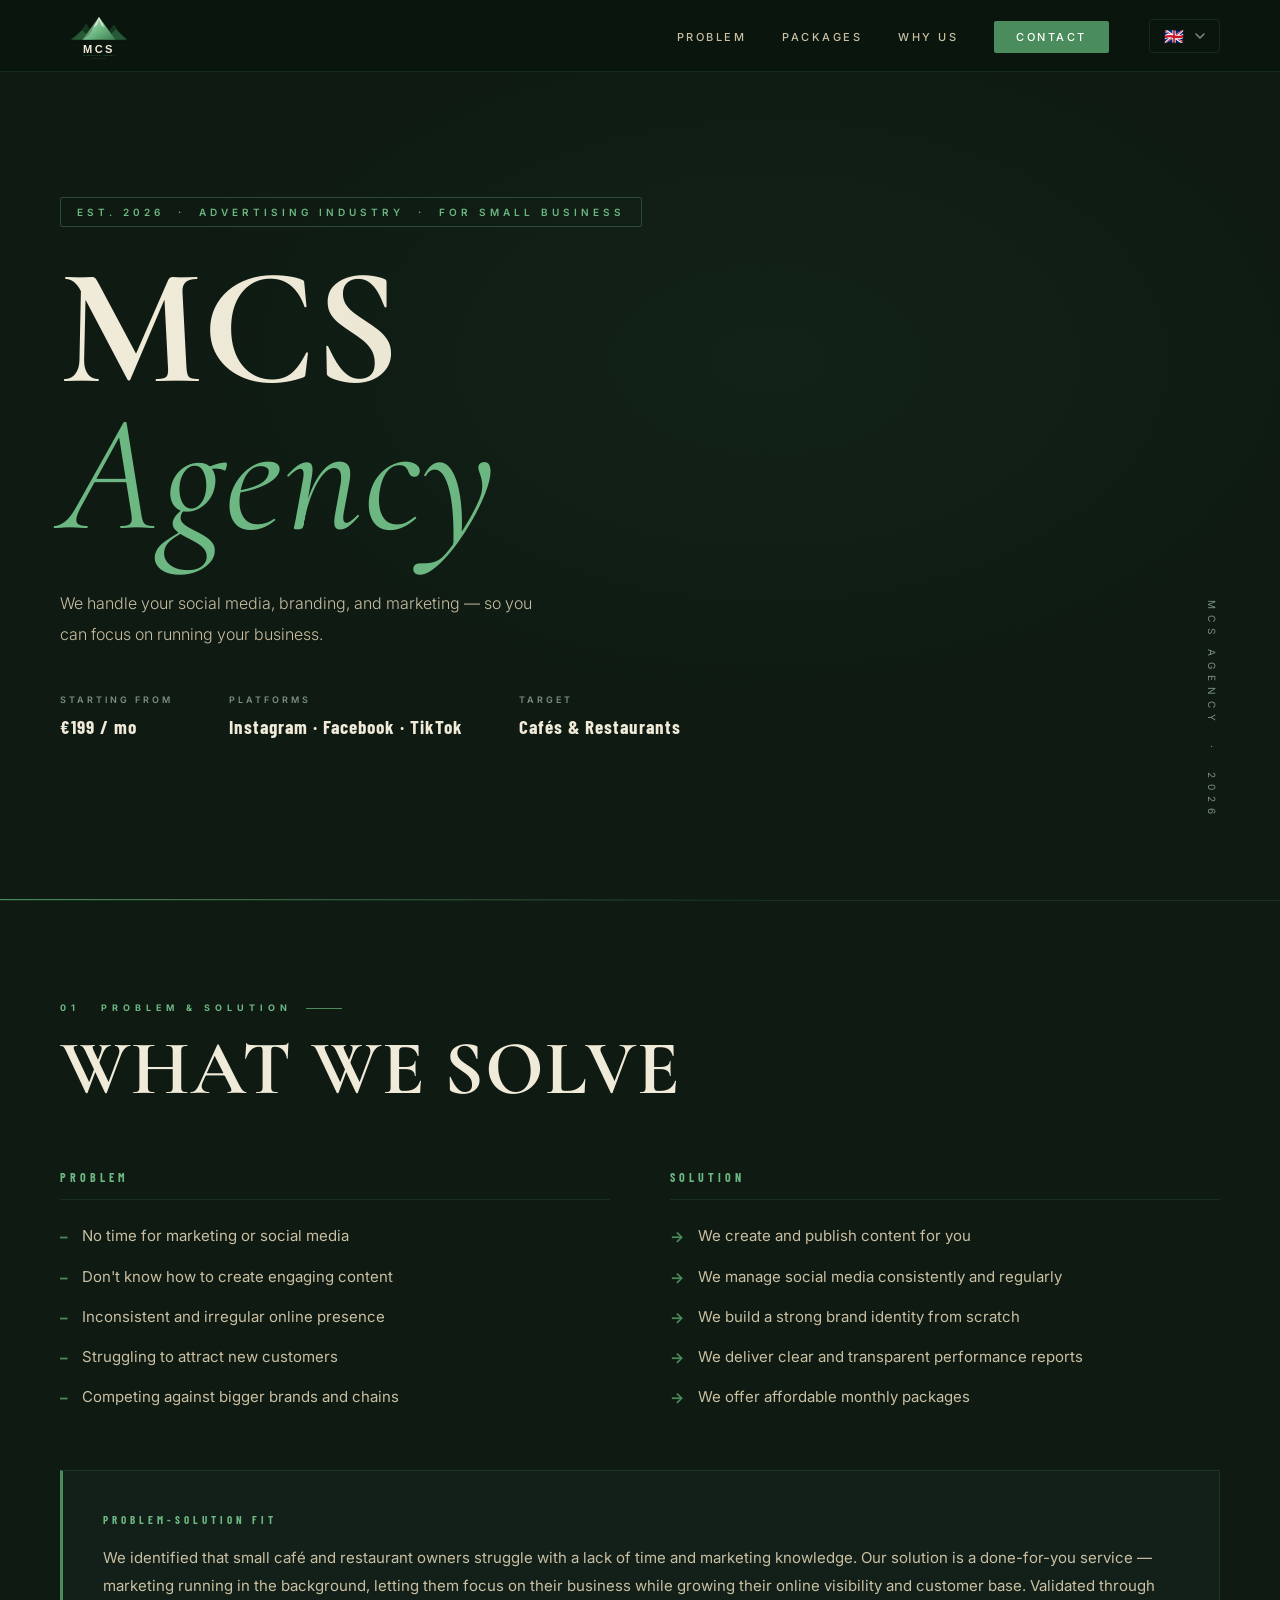
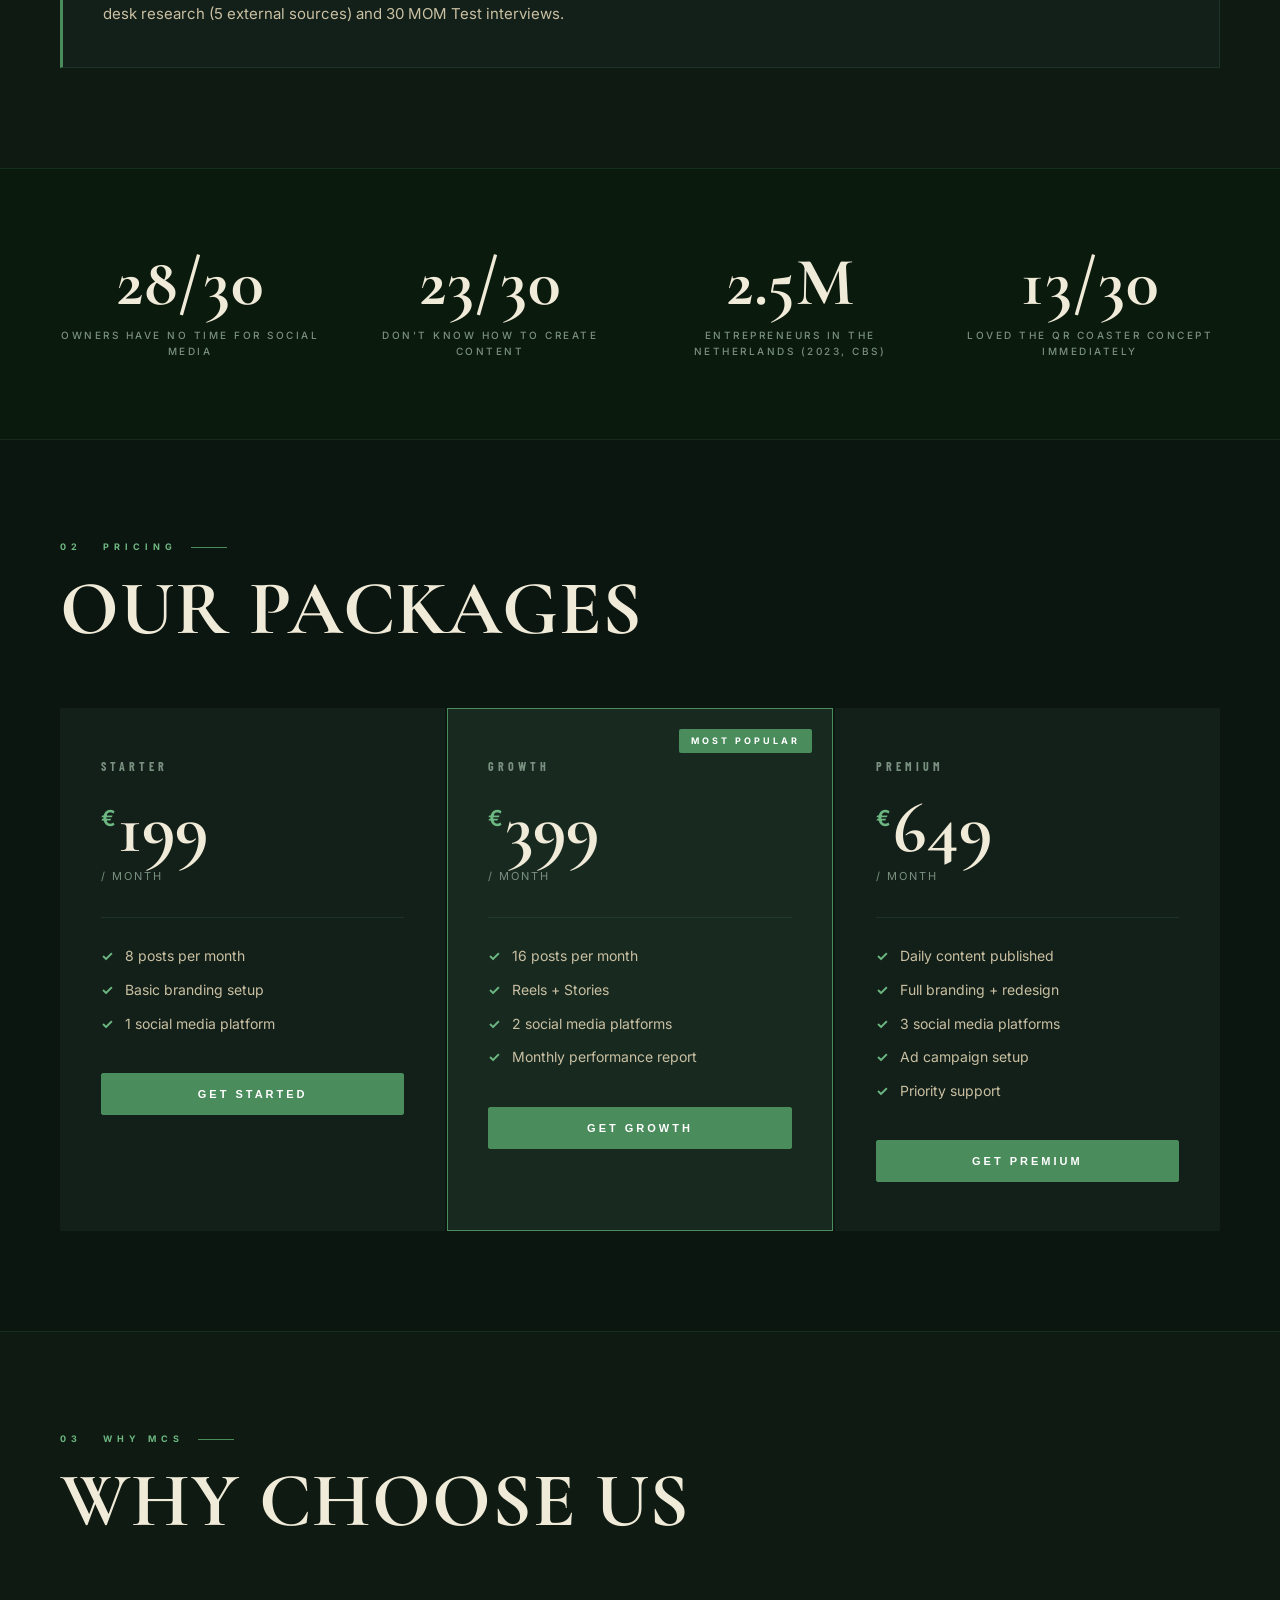
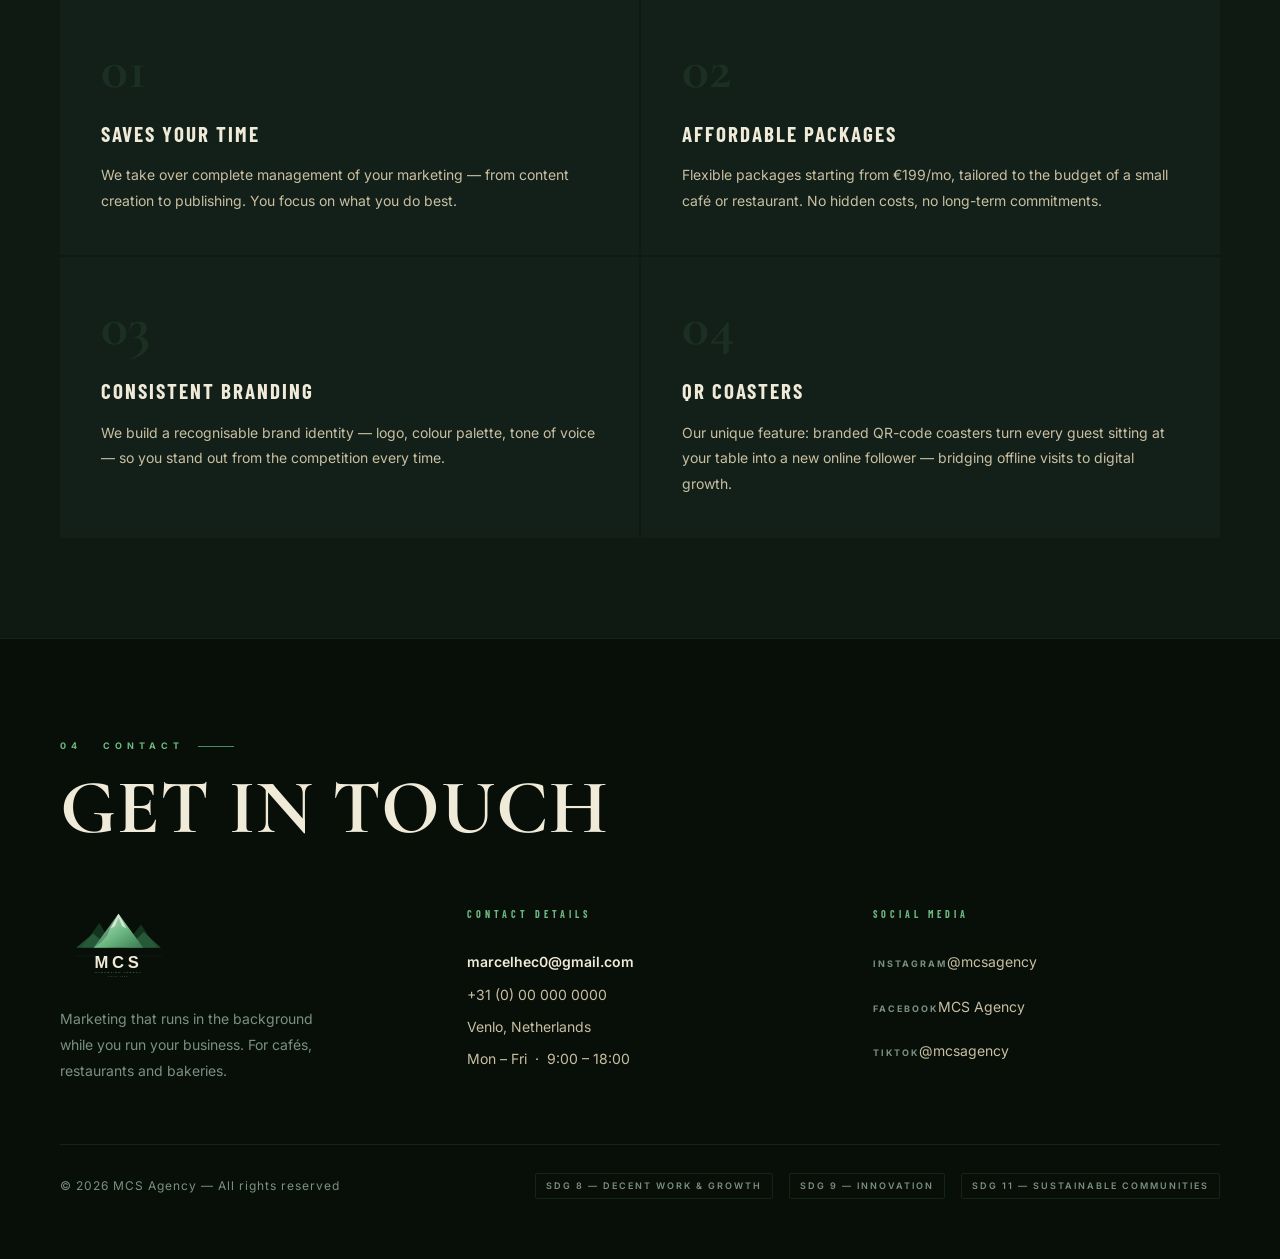
==== index.html @ 19f18f0d "Rename index (3).html to index.html" ====
<!DOCTYPE html>
<html lang="en">
<head>
  <meta charset="UTF-8" />
  <meta name="viewport" content="width=device-width, initial-scale=1.0" />
  <title>MCS Agency — Marketing That Runs While You Work</title>
  <link rel="stylesheet" href="styles.css" />
  <style>
    /* ===== MODAL ===== */
    .modal-overlay {
      position: fixed;
      inset: 0;
      background: rgba(6,14,8,0.85);
      backdrop-filter: blur(6px);
      z-index: 500;
      display: flex;
      align-items: center;
      justify-content: center;
      opacity: 0;
      pointer-events: none;
      transition: opacity 0.3s ease;
    }
    .modal-overlay.open {
      opacity: 1;
      pointer-events: all;
    }
    .modal {
      background: #132019;
      border: 1px solid rgba(74,140,92,0.3);
      border-top: 3px solid #4a8c5c;
      width: 100%;
      max-width: 520px;
      margin: 24px;
      padding: 48px;
      border-radius: 4px;
      position: relative;
      transform: translateY(20px) scale(0.97);
      transition: transform 0.3s ease;
    }
    .modal-overlay.open .modal {
      transform: translateY(0) scale(1);
    }
    .modal-close {
      position: absolute;
      top: 16px; right: 20px;
      background: none;
      border: none;
      color: #7a9080;
      font-size: 22px;
      cursor: pointer;
      line-height: 1;
      transition: color 0.2s;
    }
    .modal-close:hover { color: #f0ead8; }
    .modal-pkg-badge {
      display: inline-block;
      font-size: 9px;
      letter-spacing: 3px;
      text-transform: uppercase;
      font-weight: 700;
      color: #6db882;
      border: 1px solid rgba(74,140,92,0.4);
      padding: 4px 12px;
      border-radius: 2px;
      margin-bottom: 16px;
    }
    .modal h2 {
      font-family: 'Cormorant Garamond', serif;
      font-size: 38px;
      font-weight: 700;
      color: #f0ead8;
      line-height: 1.1;
      margin-bottom: 8px;
    }
    .modal-subtitle {
      font-size: 13px;
      color: #7a9080;
      margin-bottom: 32px;
      line-height: 1.6;
    }
    .modal-field {
      margin-bottom: 18px;
    }
    .modal-field label {
      display: block;
      font-size: 10px;
      letter-spacing: 2.5px;
      text-transform: uppercase;
      font-weight: 600;
      color: #7a9080;
      margin-bottom: 7px;
    }
    .modal-field input,
    .modal-field textarea {
      width: 100%;
      background: #0e1f14;
      border: 1px solid rgba(74,140,92,0.2);
      border-radius: 3px;
      color: #f0ead8;
      font-family: 'Inter', sans-serif;
      font-size: 14px;
      padding: 11px 14px;
      outline: none;
      transition: border-color 0.2s;
      resize: none;
    }
    .modal-field input:focus,
    .modal-field textarea:focus {
      border-color: #4a8c5c;
    }
    .modal-field input::placeholder,
    .modal-field textarea::placeholder { color: #3a5a44; }
    .modal-submit {
      width: 100%;
      margin-top: 8px;
      padding: 14px;
      background: #4a8c5c;
      border: none;
      border-radius: 3px;
      color: #fff;
      font-family: 'Inter', sans-serif;
      font-size: 11px;
      font-weight: 700;
      letter-spacing: 2.5px;
      text-transform: uppercase;
      cursor: pointer;
      transition: background 0.2s;
    }
    .modal-submit:hover { background: #3a7a50; }
    .modal-success {
      display: none;
      text-align: center;
      padding: 20px 0 8px;
    }
    .modal-success .check {
      font-size: 44px;
      margin-bottom: 16px;
    }
    .modal-success h3 {
      font-family: 'Cormorant Garamond', serif;
      font-size: 28px;
      color: #f0ead8;
      margin-bottom: 8px;
    }
    .modal-success p {
      font-size: 14px;
      color: #7a9080;
    }
  </style>
</head>
<body>

  <!-- ===== MODAL ===== -->
  <div class="modal-overlay" id="contactModal">
    <div class="modal">
      <button class="modal-close" id="modalClose">✕</button>
      <div id="modalForm">
        <div class="modal-pkg-badge" id="modalPkgBadge">Starter — €199/mo</div>
        <h2 id="modalTitle">Get Started</h2>
        <p class="modal-subtitle" id="modalSubtitle">Fill in your details and we'll get back to you within 24 hours.</p>
        <div class="modal-field">
          <label>Your Name</label>
          <input type="text" id="fieldName" placeholder="Jan de Vries" />
        </div>
        <div class="modal-field">
          <label>Email Address</label>
          <input type="email" id="fieldEmail" placeholder="jan@jouwcafe.nl" />
        </div>
        <div class="modal-field">
          <label>Business Name</label>
          <input type="text" id="fieldBusiness" placeholder="Café De Hoek" />
        </div>
        <div class="modal-field">
          <label>Message (optional)</label>
          <textarea id="fieldMessage" rows="3" placeholder="Any questions or notes..."></textarea>
        </div>
        <button class="modal-submit" id="modalSubmit">Send Message →</button>
      </div>
      <div class="modal-success" id="modalSuccess">
        <div class="check">✅</div>
        <h3>Message Sent!</h3>
        <p>We'll be in touch within 24 hours.<br>Talk soon.</p>
      </div>
    </div>
  </div>

  <!-- ===== NAV ===== -->
  <nav>
    <div class="nav-logo">
      <img src="logo.svg" alt="MCS Agency Logo" />
    </div>
    <div class="nav-right">
      <ul class="nav-links">
        <li><a href="#problem" data-i18n="nav_problem">Problem</a></li>
        <li><a href="#packages" data-i18n="nav_packages">Packages</a></li>
        <li><a href="#why" data-i18n="nav_why">Why Us</a></li>
        <li><a href="#contact" class="nav-cta" data-i18n="nav_contact">Contact</a></li>
      </ul>

      <!-- Language Switcher -->
      <div class="lang-switcher" id="langSwitcher">
        <button class="lang-btn" id="langBtn" aria-haspopup="listbox" aria-expanded="false">
          <span class="lang-flag" id="currentFlag">🇬🇧</span>
          <span class="lang-code" id="currentLang">EN</span>
          <span class="lang-chevron">
            <svg width="10" height="6" viewBox="0 0 10 6" fill="none">
              <path d="M1 1L5 5L9 1" stroke="currentColor" stroke-width="1.5" stroke-linecap="round" stroke-linejoin="round"/>
            </svg>
          </span>
        </button>
        <div class="lang-dropdown" id="langDropdown" role="listbox">
          <button class="lang-option active" data-lang="en" data-flag="🇬🇧" data-code="EN" role="option">
            <span class="opt-flag">🇬🇧</span>
            <span class="opt-name">English</span>
            <span class="opt-check">✓</span>
          </button>
          <button class="lang-option" data-lang="de" data-flag="🇩🇪" data-code="DE" role="option">
            <span class="opt-flag">🇩🇪</span>
            <span class="opt-name">Deutsch</span>
            <span class="opt-check">✓</span>
          </button>
          <button class="lang-option" data-lang="nl" data-flag="🇳🇱" data-code="NL" role="option">
            <span class="opt-flag">🇳🇱</span>
            <span class="opt-name">Nederlands</span>
            <span class="opt-check">✓</span>
          </button>
        </div>
      </div>
    </div>
  </nav>

  <!-- ===== HERO ===== -->
  <section id="hero">
    <div class="hero-tag" data-i18n="hero_tag">Est. 2026 &nbsp;·&nbsp; Advertising Industry &nbsp;·&nbsp; For Small Business</div>
    <h1 class="hero-title">
      MCS
      <span class="agency">Agency</span>
    </h1>
    <p class="hero-subtitle" data-i18n="hero_subtitle">
      We handle your social media, branding, and marketing —
      so you can focus on running your business.
    </p>
    <div class="hero-meta">
      <div class="hero-meta-item">
        <span class="label" data-i18n="hero_starting">Starting from</span>
        <span class="value">€199 / mo</span>
      </div>
      <div class="hero-meta-item">
        <span class="label" data-i18n="hero_platforms">Platforms</span>
        <span class="value">Instagram · Facebook · TikTok</span>
      </div>
      <div class="hero-meta-item">
        <span class="label" data-i18n="hero_target">Target</span>
        <span class="value" data-i18n="hero_target_val">Cafés & Restaurants</span>
      </div>
    </div>
    <div class="hero-est">MCS AGENCY &nbsp;·&nbsp; 2026</div>
    <div class="hero-line"></div>
  </section>

  <!-- ===== PROBLEM ===== -->
  <section id="problem">
    <div class="section-label" data-i18n="prob_label">01 &nbsp; Problem &amp; Solution</div>
    <h2 class="section-title" data-i18n="prob_title">WHAT WE SOLVE</h2>
    <div class="problem-grid">
      <div class="problem-col fade-up">
        <h3 data-i18n="prob_h3">Problem</h3>
        <ul class="problem-list">
          <li data-i18n="prob_1">No time for marketing or social media</li>
          <li data-i18n="prob_2">Don't know how to create engaging content</li>
          <li data-i18n="prob_3">Inconsistent and irregular online presence</li>
          <li data-i18n="prob_4">Struggling to attract new customers</li>
          <li data-i18n="prob_5">Competing against bigger brands and chains</li>
        </ul>
      </div>
      <div class="problem-col fade-up">
        <h3 data-i18n="sol_h3">Solution</h3>
        <ul class="problem-list solution-list">
          <li data-i18n="sol_1">We create and publish content for you</li>
          <li data-i18n="sol_2">We manage social media consistently and regularly</li>
          <li data-i18n="sol_3">We build a strong brand identity from scratch</li>
          <li data-i18n="sol_4">We deliver clear and transparent performance reports</li>
          <li data-i18n="sol_5">We offer affordable monthly packages</li>
        </ul>
      </div>
    </div>
    <div class="fit-box fade-up">
      <h3 data-i18n="fit_h3">Problem-Solution Fit</h3>
      <p data-i18n="fit_p">We identified that small café and restaurant owners struggle with a lack of time and marketing knowledge. Our solution is a done-for-you service — marketing running in the background, letting them focus on their business while growing their online visibility and customer base. Validated through desk research (5 external sources) and 30 MOM Test interviews.</p>
    </div>
  </section>

  <!-- ===== STATS ===== -->
  <section id="stats">
    <div class="stats-grid">
      <div class="fade-up">
        <div class="stat-number">28/30</div>
        <div class="stat-label" data-i18n="stat_1">owners have no time for social media</div>
      </div>
      <div class="fade-up">
        <div class="stat-number">23/30</div>
        <div class="stat-label" data-i18n="stat_2">don't know how to create content</div>
      </div>
      <div class="fade-up">
        <div class="stat-number">2.5M</div>
        <div class="stat-label" data-i18n="stat_3">entrepreneurs in the Netherlands (2023, CBS)</div>
      </div>
      <div class="fade-up">
        <div class="stat-number">13/30</div>
        <div class="stat-label" data-i18n="stat_4">loved the QR coaster concept immediately</div>
      </div>
    </div>
  </section>

  <!-- ===== PACKAGES ===== -->
  <section id="packages">
    <div class="section-label" data-i18n="pkg_label">02 &nbsp; Pricing</div>
    <h2 class="section-title" data-i18n="pkg_title">OUR PACKAGES</h2>
    <div class="packages-grid">
      <div class="package-card fade-up">
        <div class="package-name" data-i18n="pkg1_name">Starter</div>
        <div class="package-price"><span>€</span>199</div>
        <div class="package-price-sub" data-i18n="pkg_month">/ month</div>
        <div class="package-divider"></div>
        <ul class="package-features">
          <li data-i18n="pkg1_f1">8 posts per month</li>
          <li data-i18n="pkg1_f2">Basic branding setup</li>
          <li data-i18n="pkg1_f3">1 social media platform</li>
        </ul>
        <button class="package-cta" data-pkg="Starter" data-price="€199/mo" data-i18n="pkg1_cta">Get Started</button>
      </div>
      <div class="package-card featured fade-up">
        <div class="package-badge" data-i18n="pkg_popular">Most Popular</div>
        <div class="package-name" data-i18n="pkg2_name">Growth</div>
        <div class="package-price"><span>€</span>399</div>
        <div class="package-price-sub" data-i18n="pkg_month">/ month</div>
        <div class="package-divider"></div>
        <ul class="package-features">
          <li data-i18n="pkg2_f1">16 posts per month</li>
          <li data-i18n="pkg2_f2">Reels + Stories</li>
          <li data-i18n="pkg2_f3">2 social media platforms</li>
          <li data-i18n="pkg2_f4">Monthly performance report</li>
        </ul>
        <button class="package-cta" data-pkg="Growth" data-price="€399/mo" data-i18n="pkg2_cta">Get Growth</button>
      </div>
      <div class="package-card fade-up">
        <div class="package-name" data-i18n="pkg3_name">Premium</div>
        <div class="package-price"><span>€</span>649</div>
        <div class="package-price-sub" data-i18n="pkg_month">/ month</div>
        <div class="package-divider"></div>
        <ul class="package-features">
          <li data-i18n="pkg3_f1">Daily content published</li>
          <li data-i18n="pkg3_f2">Full branding + redesign</li>
          <li data-i18n="pkg3_f3">3 social media platforms</li>
          <li data-i18n="pkg3_f4">Ad campaign setup</li>
          <li data-i18n="pkg3_f5">Priority support</li>
        </ul>
        <button class="package-cta" data-pkg="Premium" data-price="€649/mo" data-i18n="pkg3_cta">Get Premium</button>
      </div>
    </div>
  </section>

  <!-- ===== WHY US ===== -->
  <section id="why">
    <div class="section-label" data-i18n="why_label">03 &nbsp; Why MCS</div>
    <h2 class="section-title" data-i18n="why_title">WHY CHOOSE US</h2>
    <div class="why-grid">
      <div class="why-card fade-up">
        <div class="why-number">01</div>
        <h3 data-i18n="why1_h">Saves Your Time</h3>
        <p data-i18n="why1_p">We take over complete management of your marketing — from content creation to publishing. You focus on what you do best.</p>
      </div>
      <div class="why-card fade-up">
        <div class="why-number">02</div>
        <h3 data-i18n="why2_h">Affordable Packages</h3>
        <p data-i18n="why2_p">Flexible packages starting from €199/mo, tailored to the budget of a small café or restaurant. No hidden costs, no long-term commitments.</p>
      </div>
      <div class="why-card fade-up">
        <div class="why-number">03</div>
        <h3 data-i18n="why3_h">Consistent Branding</h3>
        <p data-i18n="why3_p">We build a recognisable brand identity — logo, colour palette, tone of voice — so you stand out from the competition every time.</p>
      </div>
      <div class="why-card fade-up">
        <div class="why-number">04</div>
        <h3 data-i18n="why4_h">QR Coasters</h3>
        <p data-i18n="why4_p">Our unique feature: branded QR-code coasters turn every guest sitting at your table into a new online follower — bridging offline visits to digital growth.</p>
      </div>
    </div>
  </section>

  <!-- ===== CONTACT / FOOTER ===== -->
  <footer>
    <section id="contact">
      <div class="section-label" data-i18n="contact_label">04 &nbsp; Contact</div>
      <h2 class="section-title" data-i18n="contact_title">GET IN TOUCH</h2>
      <div class="contact-grid">
        <div class="contact-brand">
          <div style="margin-bottom:20px;"><img src="logo.svg" alt="MCS Agency" style="height:72px;width:auto;" /></div>
          <p data-i18n="contact_brand_p">Marketing that runs in the background while you run your business. For cafés, restaurants and bakeries.</p>
        </div>
        <div class="contact-col">
          <h4 data-i18n="contact_details_h">Contact Details</h4>
          <a href="mailto:marcelhec0@gmail.com" class="highlight">marcelhec0@gmail.com</a>
          <a href="tel:+31000000000">+31 (0) 00 000 0000</a>
          <p>Venlo, Netherlands</p>
          <p data-i18n="contact_hours">Mon – Fri &nbsp;·&nbsp; 9:00 – 18:00</p>
        </div>
        <div class="contact-col">
          <h4 data-i18n="contact_social_h">Social Media</h4>
          <div class="social-links">
            <a href="#" class="social-link"><span class="platform">Instagram</span><span>@mcsagency</span></a>
            <a href="#" class="social-link"><span class="platform">Facebook</span><span>MCS Agency</span></a>
            <a href="#" class="social-link"><span class="platform">TikTok</span><span>@mcsagency</span></a>
          </div>
        </div>
      </div>
      <div class="footer-bottom">
        <p data-i18n="footer_copy">© 2026 MCS Agency — All rights reserved</p>
        <div class="sdg">
          <span class="sdg-tag">SDG 8 — Decent Work & Growth</span>
          <span class="sdg-tag">SDG 9 — Innovation</span>
          <span class="sdg-tag">SDG 11 — Sustainable Communities</span>
        </div>
      </div>
    </section>
  </footer>

  <!-- ===== JS ===== -->
  <script>
    // ---- Scroll fade-in ----
    const observer = new IntersectionObserver((entries) => {
      entries.forEach(e => { if (e.isIntersecting) e.target.classList.add('visible'); });
    }, { threshold: 0.1 });
    document.querySelectorAll('.fade-up').forEach(el => observer.observe(el));

    // ---- Language switcher ----
    const switcher  = document.getElementById('langSwitcher');
    const btn       = document.getElementById('langBtn');
    const flagEl    = document.getElementById('currentFlag');
    const codeEl    = document.getElementById('currentLang');

    // Show only flag in button (no duplicate text code)
    codeEl.style.display = 'none';

    function openMenu()  { switcher.classList.add('open');    btn.setAttribute('aria-expanded','true');  }
    function closeMenu() { switcher.classList.remove('open'); btn.setAttribute('aria-expanded','false'); }

    btn.addEventListener('click', (e) => { e.stopPropagation(); switcher.classList.contains('open') ? closeMenu() : openMenu(); });
    document.addEventListener('click', (e) => { if (!switcher.contains(e.target)) closeMenu(); });
    document.addEventListener('keydown', (e) => { if (e.key === 'Escape') closeMenu(); });

    // ---- Translations ----
    const translations = {
      en: {
        nav_problem:'Problem', nav_packages:'Packages', nav_why:'Why Us', nav_contact:'Contact',
        hero_tag:'Est. 2026 · Advertising Industry · For Small Business',
        hero_subtitle:'We handle your social media, branding, and marketing — so you can focus on running your business.',
        hero_starting:'Starting from', hero_platforms:'Platforms', hero_target:'Target', hero_target_val:'Cafés & Restaurants',
        prob_label:'01   Problem & Solution', prob_title:'WHAT WE SOLVE', prob_h3:'Problem', sol_h3:'Solution',
        prob_1:'No time for marketing or social media', prob_2:"Don't know how to create engaging content",
        prob_3:'Inconsistent and irregular online presence', prob_4:'Struggling to attract new customers',
        prob_5:'Competing against bigger brands and chains',
        sol_1:'We create and publish content for you', sol_2:'We manage social media consistently and regularly',
        sol_3:'We build a strong brand identity from scratch', sol_4:'We deliver clear and transparent performance reports',
        sol_5:'We offer affordable monthly packages',
        fit_h3:'Problem-Solution Fit',
        fit_p:'We identified that small café and restaurant owners struggle with a lack of time and marketing knowledge. Our solution is a done-for-you service — marketing running in the background, letting them focus on their business while growing their online visibility and customer base. Validated through desk research (5 external sources) and 30 MOM Test interviews.',
        stat_1:'owners have no time for social media', stat_2:"don't know how to create content",
        stat_3:'entrepreneurs in the Netherlands (2023, CBS)', stat_4:'loved the QR coaster concept immediately',
        pkg_label:'02   Pricing', pkg_title:'OUR PACKAGES', pkg_month:'/ month', pkg_popular:'Most Popular',
        pkg1_name:'Starter', pkg1_f1:'8 posts per month', pkg1_f2:'Basic branding setup', pkg1_f3:'1 social media platform', pkg1_cta:'Get Started',
        pkg2_name:'Growth', pkg2_f1:'16 posts per month', pkg2_f2:'Reels + Stories', pkg2_f3:'2 social media platforms', pkg2_f4:'Monthly performance report', pkg2_cta:'Get Growth',
        pkg3_name:'Premium', pkg3_f1:'Daily content published', pkg3_f2:'Full branding + redesign', pkg3_f3:'3 social media platforms', pkg3_f4:'Ad campaign setup', pkg3_f5:'Priority support', pkg3_cta:'Get Premium',
        why_label:'03   Why MCS', why_title:'WHY CHOOSE US',
        why1_h:'Saves Your Time', why1_p:'We take over complete management of your marketing — from content creation to publishing. You focus on what you do best.',
        why2_h:'Affordable Packages', why2_p:'Flexible packages starting from €199/mo, tailored to the budget of a small café or restaurant. No hidden costs, no long-term commitments.',
        why3_h:'Consistent Branding', why3_p:'We build a recognisable brand identity — logo, colour palette, tone of voice — so you stand out from the competition every time.',
        why4_h:'QR Coasters', why4_p:'Our unique feature: branded QR-code coasters turn every guest sitting at your table into a new online follower — bridging offline visits to digital growth.',
        contact_label:'04   Contact', contact_title:'GET IN TOUCH',
        contact_brand_p:'Marketing that runs in the background while you run your business. For cafés, restaurants and bakeries.',
        contact_details_h:'Contact Details', contact_hours:'Mon – Fri · 9:00 – 18:00',
        contact_social_h:'Social Media', footer_copy:'© 2026 MCS Agency — All rights reserved',
        modal_subtitle:'Fill in your details and we\'ll get back to you within 24 hours.',
        modal_label_name:'Your Name', modal_label_email:'Email Address', modal_label_biz:'Business Name', modal_label_msg:'Message (optional)',
        modal_send:'Send Message →',
      },
      de: {
        nav_problem:'Problem', nav_packages:'Pakete', nav_why:'Warum wir', nav_contact:'Kontakt',
        hero_tag:'Gegr. 2026 · Werbebranche · Für Kleinunternehmen',
        hero_subtitle:'Wir übernehmen Ihre Social Media, Ihr Branding und Marketing — damit Sie sich auf Ihr Geschäft konzentrieren können.',
        hero_starting:'Ab nur', hero_platforms:'Plattformen', hero_target:'Zielgruppe', hero_target_val:'Cafés & Restaurants',
        prob_label:'01   Problem & Lösung', prob_title:'WAS WIR LÖSEN', prob_h3:'Problem', sol_h3:'Lösung',
        prob_1:'Keine Zeit für Marketing oder Social Media', prob_2:'Keine Ahnung, wie man ansprechende Inhalte erstellt',
        prob_3:'Unregelmäßige und inkonsistente Online-Präsenz', prob_4:'Schwierigkeiten, neue Kunden zu gewinnen',
        prob_5:'Konkurrenz mit größeren Marken und Ketten',
        sol_1:'Wir erstellen und veröffentlichen Inhalte für Sie', sol_2:'Wir verwalten Social Media konsistent und regelmäßig',
        sol_3:'Wir bauen eine starke Markenidentität von Grund auf', sol_4:'Wir liefern klare und transparente Leistungsberichte',
        sol_5:'Wir bieten erschwingliche Monatspakete an',
        fit_h3:'Problem-Lösungs-Fit',
        fit_p:'Wir haben festgestellt, dass kleine Café- und Restaurantbesitzer mit Zeitmangel und fehlendem Marketing-Know-how kämpfen. Unsere Lösung ist ein Rundum-Service — Marketing läuft im Hintergrund. Validiert durch Desk Research (5 externe Quellen) und 30 MOM-Test-Interviews.',
        stat_1:'Inhaber haben keine Zeit für Social Media', stat_2:'wissen nicht, wie man Inhalte erstellt',
        stat_3:'Unternehmer in den Niederlanden (2023, CBS)', stat_4:'liebten das QR-Untersetzer-Konzept sofort',
        pkg_label:'02   Preise', pkg_title:'UNSERE PAKETE', pkg_month:'/ Monat', pkg_popular:'Am beliebtesten',
        pkg1_name:'Starter', pkg1_f1:'8 Beiträge pro Monat', pkg1_f2:'Grundlegendes Branding', pkg1_f3:'1 Social-Media-Plattform', pkg1_cta:'Jetzt starten',
        pkg2_name:'Wachstum', pkg2_f1:'16 Beiträge pro Monat', pkg2_f2:'Reels + Stories', pkg2_f3:'2 Social-Media-Plattformen', pkg2_f4:'Monatlicher Leistungsbericht', pkg2_cta:'Wachstum wählen',
        pkg3_name:'Premium', pkg3_f1:'Tägliche Inhalte', pkg3_f2:'Vollständiges Branding + Redesign', pkg3_f3:'3 Social-Media-Plattformen', pkg3_f4:'Werbekampagnen-Setup', pkg3_f5:'Prioritäts-Support', pkg3_cta:'Premium wählen',
        why_label:'03   Warum MCS', why_title:'WARUM WIR',
        why1_h:'Spart Ihre Zeit', why1_p:'Wir übernehmen das komplette Management Ihres Marketings — von der Content-Erstellung bis zur Veröffentlichung.',
        why2_h:'Erschwingliche Pakete', why2_p:'Flexible Pakete ab €199/Monat, zugeschnitten auf das Budget eines kleinen Cafés oder Restaurants. Keine versteckten Kosten.',
        why3_h:'Konsistentes Branding', why3_p:'Wir bauen eine wiedererkennbare Markenidentität — Logo, Farbpalette, Tonalität — damit Sie sich von der Konkurrenz abheben.',
        why4_h:'QR-Untersetzer', why4_p:'Unser einzigartiges Feature: Gebrandete QR-Code-Untersetzer verwandeln jeden Gast in einen neuen Online-Follower.',
        contact_label:'04   Kontakt', contact_title:'KONTAKTIEREN SIE UNS',
        contact_brand_p:'Marketing, das im Hintergrund läuft, während Sie Ihr Geschäft führen. Für Cafés, Restaurants und Bäckereien.',
        contact_details_h:'Kontaktdaten', contact_hours:'Mo – Fr · 9:00 – 18:00',
        contact_social_h:'Soziale Medien', footer_copy:'© 2026 MCS Agency — Alle Rechte vorbehalten',
        modal_subtitle:'Füllen Sie das Formular aus und wir melden uns innerhalb von 24 Stunden.',
        modal_label_name:'Ihr Name', modal_label_email:'E-Mail-Adresse', modal_label_biz:'Unternehmensname', modal_label_msg:'Nachricht (optional)',
        modal_send:'Nachricht senden →',
      },
      nl: {
        nav_problem:'Probleem', nav_packages:'Pakketten', nav_why:'Waarom wij', nav_contact:'Contact',
        hero_tag:'Opgericht 2026 · Reclamebranche · Voor Kleine Bedrijven',
        hero_subtitle:'Wij beheren uw social media, branding en marketing — zodat u zich kunt concentreren op uw bedrijf.',
        hero_starting:'Vanaf slechts', hero_platforms:'Platformen', hero_target:'Doelgroep', hero_target_val:'Cafés & Restaurants',
        prob_label:'01   Probleem & Oplossing', prob_title:'WAT WIJ OPLOSSEN', prob_h3:'Probleem', sol_h3:'Oplossing',
        prob_1:'Geen tijd voor marketing of social media', prob_2:'Weet niet hoe je boeiende content maakt',
        prob_3:'Inconsistente en onregelmatige online aanwezigheid', prob_4:'Moeite om nieuwe klanten aan te trekken',
        prob_5:'Concurreren tegen grotere merken en ketens',
        sol_1:'Wij maken en publiceren content voor u', sol_2:'Wij beheren social media consistent en regelmatig',
        sol_3:'Wij bouwen een sterke merkidentiteit van de grond af', sol_4:'Wij leveren duidelijke en transparante prestatierapporten',
        sol_5:'Wij bieden betaalbare maandelijkse pakketten aan',
        fit_h3:'Probleem-Oplossing Fit',
        fit_p:'Wij hebben vastgesteld dat kleine café- en restauranteigenaren worstelen met een gebrek aan tijd en marketingkennis. Onze oplossing is een volledig verzorgde service. Gevalideerd via deskresearch (5 externe bronnen) en 30 MOM Test-interviews.',
        stat_1:'eigenaren hebben geen tijd voor social media', stat_2:'weten niet hoe ze content moeten maken',
        stat_3:'ondernemers in Nederland (2023, CBS)', stat_4:'waren direct enthousiast over het QR-concept',
        pkg_label:'02   Prijzen', pkg_title:'ONZE PAKKETTEN', pkg_month:'/ maand', pkg_popular:'Meest Populair',
        pkg1_name:'Starter', pkg1_f1:'8 posts per maand', pkg1_f2:'Basis branding setup', pkg1_f3:'1 social media platform', pkg1_cta:'Aan de slag',
        pkg2_name:'Groei', pkg2_f1:'16 posts per maand', pkg2_f2:'Reels + Stories', pkg2_f3:'2 social media platformen', pkg2_f4:'Maandelijks prestatierapport', pkg2_cta:'Kies Groei',
        pkg3_name:'Premium', pkg3_f1:'Dagelijkse content', pkg3_f2:'Volledig branding + redesign', pkg3_f3:'3 social media platformen', pkg3_f4:'Advertentiecampagne setup', pkg3_f5:'Prioriteitsondersteuning', pkg3_cta:'Kies Premium',
        why_label:'03   Waarom MCS', why_title:'WAAROM WIJ',
        why1_h:'Bespaart uw tijd', why1_p:'Wij nemen het volledige beheer van uw marketing over — van contentcreatie tot publicatie.',
        why2_h:'Betaalbare pakketten', why2_p:'Flexibele pakketten vanaf €199/maand, afgestemd op het budget van een klein café of restaurant.',
        why3_h:'Consistent Branding', why3_p:'Wij bouwen een herkenbare merkidentiteit — logo, kleurenpalet, tone of voice — zodat u altijd opvalt.',
        why4_h:'QR-Onderzetters', why4_p:'Ons unieke kenmerk: gebrandmerkte QR-code-onderzetters veranderen elke gast in een nieuwe online volger.',
        contact_label:'04   Contact', contact_title:'NEEM CONTACT OP',
        contact_brand_p:'Marketing die op de achtergrond draait terwijl u uw bedrijf runt. Voor cafés, restaurants en bakkerijen.',
        contact_details_h:'Contactgegevens', contact_hours:'Ma – Vr · 9:00 – 18:00',
        contact_social_h:'Sociale Media', footer_copy:'© 2026 MCS Agency — Alle rechten voorbehouden',
        modal_subtitle:'Vul uw gegevens in en wij nemen binnen 24 uur contact op.',
        modal_label_name:'Uw naam', modal_label_email:'E-mailadres', modal_label_biz:'Bedrijfsnaam', modal_label_msg:'Bericht (optioneel)',
        modal_send:'Verstuur bericht →',
      }
    };

    let currentLangKey = 'en';

    function applyLanguage(lang) {
      currentLangKey = lang;
      const t = translations[lang];
      if (!t) return;
      document.querySelectorAll('[data-i18n]').forEach(el => {
        const key = el.getAttribute('data-i18n');
        if (t[key] !== undefined) el.textContent = t[key];
      });
      document.querySelectorAll('.lang-option').forEach(opt => {
        opt.classList.toggle('active', opt.dataset.lang === lang);
      });
      document.documentElement.lang = lang;
    }

    document.querySelectorAll('.lang-option').forEach(opt => {
      opt.addEventListener('click', () => {
        const lang = opt.dataset.lang;
        flagEl.textContent = opt.dataset.flag;
        applyLanguage(lang);
        closeMenu();
      });
    });

    // ---- Modal ----
    const modal        = document.getElementById('contactModal');
    const modalClose   = document.getElementById('modalClose');
    const modalForm    = document.getElementById('modalForm');
    const modalSuccess = document.getElementById('modalSuccess');
    const modalSubmit  = document.getElementById('modalSubmit');
    const modalBadge   = document.getElementById('modalPkgBadge');
    const modalTitle   = document.getElementById('modalTitle');
    const modalSubtitle= document.getElementById('modalSubtitle');

    function openModal(pkgName, pkgPrice, ctaText) {
      modalBadge.textContent = pkgName + ' — ' + pkgPrice;
      modalTitle.textContent = ctaText;
      const t = translations[currentLangKey];
      modalSubtitle.textContent = t.modal_subtitle;
      document.querySelector('label[for="fieldName"]') && null;
      // reset state
      modalForm.style.display = 'block';
      modalSuccess.style.display = 'none';
      document.getElementById('fieldName').value = '';
      document.getElementById('fieldEmail').value = '';
      document.getElementById('fieldBusiness').value = '';
      document.getElementById('fieldMessage').value = '';
      modal.classList.add('open');
      document.body.style.overflow = 'hidden';
    }

    function closeModal() {
      modal.classList.remove('open');
      document.body.style.overflow = '';
    }

    modalClose.addEventListener('click', closeModal);
    modal.addEventListener('click', (e) => { if (e.target === modal) closeModal(); });
    document.addEventListener('keydown', (e) => { if (e.key === 'Escape') closeModal(); });

    document.querySelectorAll('.package-cta').forEach(btn => {
      btn.addEventListener('click', () => {
        openModal(btn.dataset.pkg, btn.dataset.price, btn.textContent.trim());
      });
    });

    modalSubmit.addEventListener('click', () => {
      const name  = document.getElementById('fieldName').value.trim();
      const email = document.getElementById('fieldEmail').value.trim();
      const biz   = document.getElementById('fieldBusiness').value.trim();
      if (!name || !email) {
        document.getElementById('fieldName').style.borderColor  = name  ? '' : '#c0392b';
        document.getElementById('fieldEmail').style.borderColor = email ? '' : '#c0392b';
        return;
      }
      // Build mailto link and open it
      const pkg     = modalBadge.textContent;
      const msg     = document.getElementById('fieldMessage').value.trim();
      const body    = `Package: ${pkg}%0ABusiness: ${biz}%0AName: ${name}%0AEmail: ${email}%0A%0A${encodeURIComponent(msg)}`;
      window.location.href = `mailto:marcelhec0@gmail.com?subject=${encodeURIComponent('Inquiry: ' + pkg)}&body=${body}`;
      // Show success screen
      modalForm.style.display = 'none';
      modalSuccess.style.display = 'block';
      setTimeout(closeModal, 3500);
    });
  </script>

</body>
</html>
---- styles.css ----
@import url('https://fonts.googleapis.com/css2?family=Cormorant+Garamond:wght@400;500;600;700&family=Inter:wght@300;400;500;600;700&family=Barlow+Condensed:wght@400;600;700;900&display=swap');

/* ========== VARIABLES ========== */
:root {
  --bg:        #0e1a12;
  --bg-card:   #132019;
  --bg-card2:  #182a20;
  --bg-mid:    #0c1610;
  --green:     #4a8c5c;
  --green-lt:  #6db882;
  --green-dim: #2d5c3a;
  --cream:     #f0ead8;
  --cream-dim: #c9bfa2;
  --white:     #ffffff;
  --gray:      #7a9080;
  --border:    rgba(74,140,92,0.18);
  --border-lt: rgba(240,234,216,0.1);
  --accent:    #4a8c5c;
  --transition: 0.3s ease;
}

/* ========== RESET ========== */
*, *::before, *::after { margin:0; padding:0; box-sizing:border-box; }
html { scroll-behavior: smooth; }
body {
  background: var(--bg);
  color: var(--cream);
  font-family: 'Inter', sans-serif;
  font-size: 16px;
  line-height: 1.6;
  overflow-x: hidden;
}

/* ========== NAV ========== */
nav {
  position: fixed;
  top: 0; left: 0; right: 0;
  z-index: 100;
  display: flex;
  align-items: center;
  justify-content: space-between;
  padding: 0 60px;
  height: 72px;
  background: rgba(10,22,14,0.97);
  backdrop-filter: blur(16px);
  border-bottom: 1px solid var(--border);
}

.nav-logo img { height: 48px; width: auto; display: block; }

.nav-right {
  display: flex;
  align-items: center;
  gap: 40px;
}

.nav-links {
  display: flex;
  gap: 36px;
  list-style: none;
  align-items: center;
}

.nav-links a {
  text-decoration: none;
  color: var(--cream-dim);
  font-size: 11px;
  letter-spacing: 2.5px;
  text-transform: uppercase;
  font-weight: 500;
  transition: color var(--transition);
}
.nav-links a:hover { color: var(--green-lt); }

.nav-cta {
  background: var(--green) !important;
  color: var(--white) !important;
  padding: 9px 22px;
  border-radius: 2px;
}
.nav-cta:hover { background: var(--green-dim) !important; }

/* ========== LANGUAGE SWITCHER ========== */
.lang-switcher { position: relative; }

.lang-btn {
  display: flex;
  align-items: center;
  gap: 8px;
  background: transparent;
  border: 1px solid var(--border);
  color: var(--cream-dim);
  font-family: 'Inter', sans-serif;
  font-size: 12px;
  font-weight: 600;
  letter-spacing: 1.5px;
  text-transform: uppercase;
  padding: 8px 14px;
  cursor: pointer;
  border-radius: 4px;
  transition: all var(--transition);
  white-space: nowrap;
  user-select: none;
}
.lang-btn:hover {
  border-color: var(--green);
  color: var(--green-lt);
  background: rgba(74,140,92,0.08);
}
.lang-switcher.open .lang-btn {
  border-color: var(--green);
  color: var(--green-lt);
  background: rgba(74,140,92,0.1);
}

.lang-flag { font-size: 16px; line-height: 1; }
.lang-code { font-size: 11px; letter-spacing: 1.5px; }

.lang-chevron {
  display: flex;
  align-items: center;
  transition: transform 0.25s ease;
  color: var(--gray);
  margin-left: 2px;
}
.lang-switcher.open .lang-chevron { transform: rotate(180deg); }

/* Dropdown panel */
.lang-dropdown {
  position: absolute;
  top: calc(100% + 8px);
  right: 0;
  min-width: 180px;
  background: #0e1f14;
  border: 1px solid var(--border);
  border-radius: 6px;
  overflow: hidden;
  box-shadow: 0 12px 40px rgba(0,0,0,0.5), 0 2px 8px rgba(0,0,0,0.3);
  opacity: 0;
  transform: translateY(-8px) scale(0.97);
  pointer-events: none;
  transition: opacity 0.2s ease, transform 0.2s ease;
  z-index: 200;
}
.lang-switcher.open .lang-dropdown {
  opacity: 1;
  transform: translateY(0) scale(1);
  pointer-events: all;
}

.lang-option {
  display: flex;
  align-items: center;
  gap: 12px;
  width: 100%;
  padding: 11px 16px;
  background: transparent;
  border: none;
  cursor: pointer;
  transition: background var(--transition);
  border-bottom: 1px solid rgba(74,140,92,0.08);
}
.lang-option:last-child { border-bottom: none; }
.lang-option:hover { background: rgba(74,140,92,0.1); }
.lang-option.active { background: rgba(74,140,92,0.15); }

.opt-flag { font-size: 18px; line-height: 1; flex-shrink: 0; }
.opt-name {
  font-family: 'Inter', sans-serif;
  font-size: 13px;
  font-weight: 500;
  color: var(--cream-dim);
  flex: 1;
  text-align: left;
}
.lang-option:hover .opt-name,
.lang-option.active .opt-name { color: var(--cream); }

.opt-check {
  font-size: 11px;
  color: var(--green-lt);
  opacity: 0;
  transition: opacity 0.15s;
}
.lang-option.active .opt-check { opacity: 1; }

/* ========== HERO ========== */
#hero {
  min-height: 100vh;
  display: flex;
  flex-direction: column;
  justify-content: center;
  padding: 120px 60px 80px;
  position: relative;
  overflow: hidden;
}

#hero::before {
  content: '';
  position: absolute;
  inset: 0;
  background: radial-gradient(ellipse 70% 60% at 60% 40%, rgba(74,140,92,0.07) 0%, transparent 70%);
  pointer-events: none;
}

.hero-tag {
  display: inline-flex;
  align-items: center;
  gap: 8px;
  font-size: 10px;
  letter-spacing: 4px;
  text-transform: uppercase;
  color: var(--green-lt);
  font-weight: 600;
  margin-bottom: 28px;
  border: 1px solid rgba(109,184,130,0.3);
  padding: 6px 16px;
  width: fit-content;
  border-radius: 2px;
}

.hero-title {
  font-family: 'Cormorant Garamond', serif;
  font-size: clamp(80px, 13vw, 172px);
  font-weight: 700;
  line-height: 0.88;
  letter-spacing: -1px;
  color: var(--cream);
  margin-bottom: 8px;
}
.hero-title .agency {
  color: var(--green-lt);
  display: block;
  font-style: italic;
  font-weight: 400;
  letter-spacing: 2px;
}

.hero-subtitle {
  font-size: 16px;
  color: var(--cream-dim);
  max-width: 480px;
  margin-top: 32px;
  margin-bottom: 44px;
  font-weight: 300;
  line-height: 1.9;
}

.hero-meta {
  display: flex;
  gap: 56px;
}
.hero-meta-item { display: flex; flex-direction: column; }
.hero-meta-item .label {
  font-size: 9px;
  letter-spacing: 3px;
  text-transform: uppercase;
  color: var(--gray);
  font-weight: 600;
}
.hero-meta-item .value {
  font-family: 'Barlow Condensed', sans-serif;
  font-size: 19px;
  font-weight: 700;
  color: var(--cream);
  margin-top: 5px;
  letter-spacing: 1px;
}

.hero-est {
  position: absolute;
  right: 60px;
  bottom: 80px;
  font-size: 10px;
  letter-spacing: 6px;
  color: var(--gray);
  writing-mode: vertical-rl;
  text-transform: uppercase;
}

.hero-line {
  position: absolute;
  left: 0; bottom: 0;
  width: 100%;
  height: 1px;
  background: linear-gradient(to right, var(--green), transparent 60%);
}

/* ========== SECTION BASE ========== */
section { padding: 100px 60px; position: relative; }

.section-label {
  font-size: 9px;
  letter-spacing: 5px;
  text-transform: uppercase;
  color: var(--green-lt);
  font-weight: 700;
  margin-bottom: 16px;
  display: flex;
  align-items: center;
  gap: 14px;
}
.section-label::after {
  content: '';
  display: block;
  width: 36px;
  height: 1px;
  background: var(--green);
}

.section-title {
  font-family: 'Cormorant Garamond', serif;
  font-size: clamp(52px, 6vw, 84px);
  font-weight: 700;
  letter-spacing: 1px;
  color: var(--cream);
  line-height: 1;
  margin-bottom: 60px;
}

/* ========== PROBLEM ========== */
#problem {
  background: var(--bg);
  border-top: 1px solid var(--border);
}

.problem-grid {
  display: grid;
  grid-template-columns: 1fr 1fr;
  gap: 60px;
  align-items: start;
}

.problem-col h3 {
  font-family: 'Barlow Condensed', sans-serif;
  font-size: 12px;
  letter-spacing: 4px;
  text-transform: uppercase;
  color: var(--green-lt);
  font-weight: 700;
  margin-bottom: 24px;
  padding-bottom: 12px;
  border-bottom: 1px solid var(--border);
}

.problem-list {
  list-style: none;
  display: flex;
  flex-direction: column;
  gap: 16px;
}
.problem-list li {
  display: flex;
  align-items: flex-start;
  gap: 14px;
  font-size: 15px;
  color: var(--cream-dim);
  line-height: 1.55;
}
.problem-list li::before {
  content: '–';
  color: var(--green);
  font-weight: 700;
  flex-shrink: 0;
  margin-top: 1px;
}
.solution-list li::before { content: '→'; }

.fit-box {
  margin-top: 60px;
  background: var(--bg-card);
  border: 1px solid var(--border);
  padding: 40px;
  border-left: 3px solid var(--green);
}
.fit-box h3 {
  font-family: 'Barlow Condensed', sans-serif;
  font-size: 11px;
  letter-spacing: 4px;
  text-transform: uppercase;
  color: var(--green-lt);
  font-weight: 700;
  margin-bottom: 16px;
}
.fit-box p { color: var(--cream-dim); font-size: 15px; line-height: 1.85; }

/* ========== PACKAGES ========== */
#packages {
  background: var(--bg-mid);
  border-top: 1px solid var(--border);
}

.packages-grid {
  display: grid;
  grid-template-columns: repeat(3,1fr);
  gap: 2px;
}

.package-card {
  background: var(--bg-card);
  padding: 48px 40px;
  position: relative;
  border: 1px solid transparent;
  transition: transform var(--transition), background var(--transition), border-color var(--transition);
}
.package-card:hover {
  background: var(--bg-card2);
  border-color: var(--green-dim);
  transform: translateY(-4px);
}
.package-card.featured {
  background: var(--bg-card2);
  border: 1px solid var(--green);
}

.package-badge {
  position: absolute;
  top: 20px; right: 20px;
  background: var(--green);
  color: var(--white);
  font-size: 9px;
  letter-spacing: 3px;
  text-transform: uppercase;
  font-weight: 700;
  padding: 5px 12px;
  border-radius: 2px;
}

.package-name {
  font-family: 'Barlow Condensed', sans-serif;
  font-size: 12px;
  letter-spacing: 4px;
  text-transform: uppercase;
  color: var(--gray);
  font-weight: 700;
  margin-bottom: 16px;
}

.package-price {
  font-family: 'Cormorant Garamond', serif;
  font-size: 72px;
  font-weight: 700;
  line-height: 1;
  color: var(--cream);
}
.package-price span {
  font-family: 'Inter', sans-serif;
  font-size: 22px;
  color: var(--green-lt);
  font-weight: 600;
  vertical-align: super;
  margin-right: 2px;
}

.package-price-sub {
  font-size: 11px;
  letter-spacing: 2px;
  color: var(--gray);
  text-transform: uppercase;
  margin-bottom: 32px;
  margin-top: 4px;
}

.package-divider {
  height: 1px;
  background: var(--border);
  margin-bottom: 28px;
}

.package-features {
  list-style: none;
  display: flex;
  flex-direction: column;
  gap: 14px;
}
.package-features li {
  display: flex;
  align-items: flex-start;
  gap: 12px;
  font-size: 14px;
  color: var(--cream-dim);
  line-height: 1.4;
}
.package-features li::before {
  content: '✓';
  color: var(--green-lt);
  font-weight: 700;
  flex-shrink: 0;
}

.package-cta {
  display: block;
  margin-top: 40px;
  padding: 14px 0;
  text-align: center;
  text-decoration: none;
  font-size: 11px;
  letter-spacing: 3px;
  text-transform: uppercase;
  font-weight: 700;
  background: var(--green);
  border: 1px solid var(--green);
  color: var(--white);
  cursor: pointer;
  width: 100%;
  border-radius: 2px;
  transition: all var(--transition);
}
.package-cta:hover { background: var(--green-dim); border-color: var(--green-dim); color: var(--white); }
.package-card.featured .package-cta {
  background: var(--green);
  border-color: var(--green);
  color: var(--white);
}
.package-card.featured .package-cta:hover { background: var(--green-dim); border-color: var(--green-dim); }

/* ========== WHY US ========== */
#why {
  background: var(--bg);
  border-top: 1px solid var(--border);
}

.why-grid {
  display: grid;
  grid-template-columns: repeat(2,1fr);
  gap: 2px;
}
.why-card {
  background: var(--bg-card);
  padding: 40px;
  border: 1px solid transparent;
  transition: border-color var(--transition);
}
.why-card:hover { border-color: var(--border); }

.why-number {
  font-family: 'Cormorant Garamond', serif;
  font-size: 56px;
  font-weight: 700;
  color: rgba(74,140,92,0.15);
  line-height: 1;
  margin-bottom: 20px;
}
.why-card h3 {
  font-family: 'Barlow Condensed', sans-serif;
  font-size: 21px;
  font-weight: 700;
  letter-spacing: 2px;
  text-transform: uppercase;
  color: var(--cream);
  margin-bottom: 12px;
}
.why-card p { font-size: 14px; color: var(--cream-dim); line-height: 1.85; }

/* ========== STATS ========== */
#stats {
  background: #0a1a0d;
  padding: 80px 60px;
  border-top: 1px solid var(--border);
}
.stats-grid {
  display: grid;
  grid-template-columns: repeat(4,1fr);
  gap: 40px;
  text-align: center;
}
.stat-number {
  font-family: 'Cormorant Garamond', serif;
  font-size: 68px;
  font-weight: 700;
  color: var(--cream);
  line-height: 1;
  letter-spacing: 1px;
}
.stat-label {
  font-size: 10px;
  letter-spacing: 2.5px;
  text-transform: uppercase;
  color: var(--gray);
  font-weight: 500;
  margin-top: 10px;
}

/* ========== CONTACT / FOOTER ========== */
footer { background: #080f09; border-top: 1px solid var(--border); }

#contact { padding: 100px 60px 60px; }

.contact-grid {
  display: grid;
  grid-template-columns: 1fr 1fr 1fr;
  gap: 60px;
  padding-bottom: 60px;
  border-bottom: 1px solid var(--border);
}

.contact-brand p {
  font-size: 14px;
  color: var(--gray);
  line-height: 1.85;
  max-width: 260px;
}

.contact-col h4 {
  font-family: 'Barlow Condensed', sans-serif;
  font-size: 10px;
  letter-spacing: 4px;
  text-transform: uppercase;
  color: var(--green-lt);
  font-weight: 700;
  margin-bottom: 24px;
}
.contact-col p,
.contact-col a {
  font-size: 14px;
  color: var(--cream-dim);
  line-height: 2.3;
  text-decoration: none;
  display: block;
  transition: color var(--transition);
}
.contact-col a:hover { color: var(--green-lt); }
.contact-col .highlight { color: var(--cream); font-weight: 600; }

.social-links { display: flex; flex-direction: column; gap: 12px; }
.social-link {
  display: flex;
  align-items: center;
  gap: 12px;
  font-size: 13px;
  color: var(--cream-dim);
  text-decoration: none;
  transition: color var(--transition);
}
.social-link:hover { color: var(--green-lt); }
.social-link .platform {
  font-size: 9px;
  letter-spacing: 2px;
  text-transform: uppercase;
  font-weight: 700;
  color: var(--gray);
  width: 80px;
}

.footer-bottom {
  padding: 28px 0 0;
  display: flex;
  align-items: center;
  justify-content: space-between;
}
.footer-bottom p { font-size: 12px; color: var(--gray); letter-spacing: 1px; }
.footer-bottom .sdg { display: flex; gap: 16px; }
.sdg-tag {
  font-size: 9px;
  letter-spacing: 2px;
  text-transform: uppercase;
  color: var(--gray);
  border: 1px solid var(--border);
  padding: 5px 10px;
  font-weight: 600;
  border-radius: 2px;
}

/* ========== ANIMATIONS ========== */
.fade-up {
  opacity: 0;
  transform: translateY(28px);
  transition: opacity 0.65s ease, transform 0.65s ease;
}
.fade-up.visible { opacity: 1; transform: translateY(0); }
.fade-up:nth-child(1) { transition-delay: 0.05s; }
.fade-up:nth-child(2) { transition-delay: 0.15s; }
.fade-up:nth-child(3) { transition-delay: 0.25s; }

/* ========== RESPONSIVE ========== */
@media (max-width: 900px) {
  nav { padding: 0 24px; }
  .nav-links { display: none; }
  section, #contact { padding: 70px 24px; }
  #hero { padding: 100px 24px 70px; }
  #stats { padding: 60px 24px; }
  .hero-title { font-size: clamp(60px, 16vw, 110px); }
  .hero-meta { gap: 28px; flex-wrap: wrap; }
  .hero-est { display: none; }
  .problem-grid { grid-template-columns: 1fr; gap: 40px; }
  .packages-grid { grid-template-columns: 1fr; gap: 2px; }
  .why-grid { grid-template-columns: 1fr; }
  .stats-grid { grid-template-columns: repeat(2,1fr); }
  .contact-grid { grid-template-columns: 1fr; gap: 40px; }
  .footer-bottom { flex-direction: column; gap: 16px; align-items: flex-start; }
}
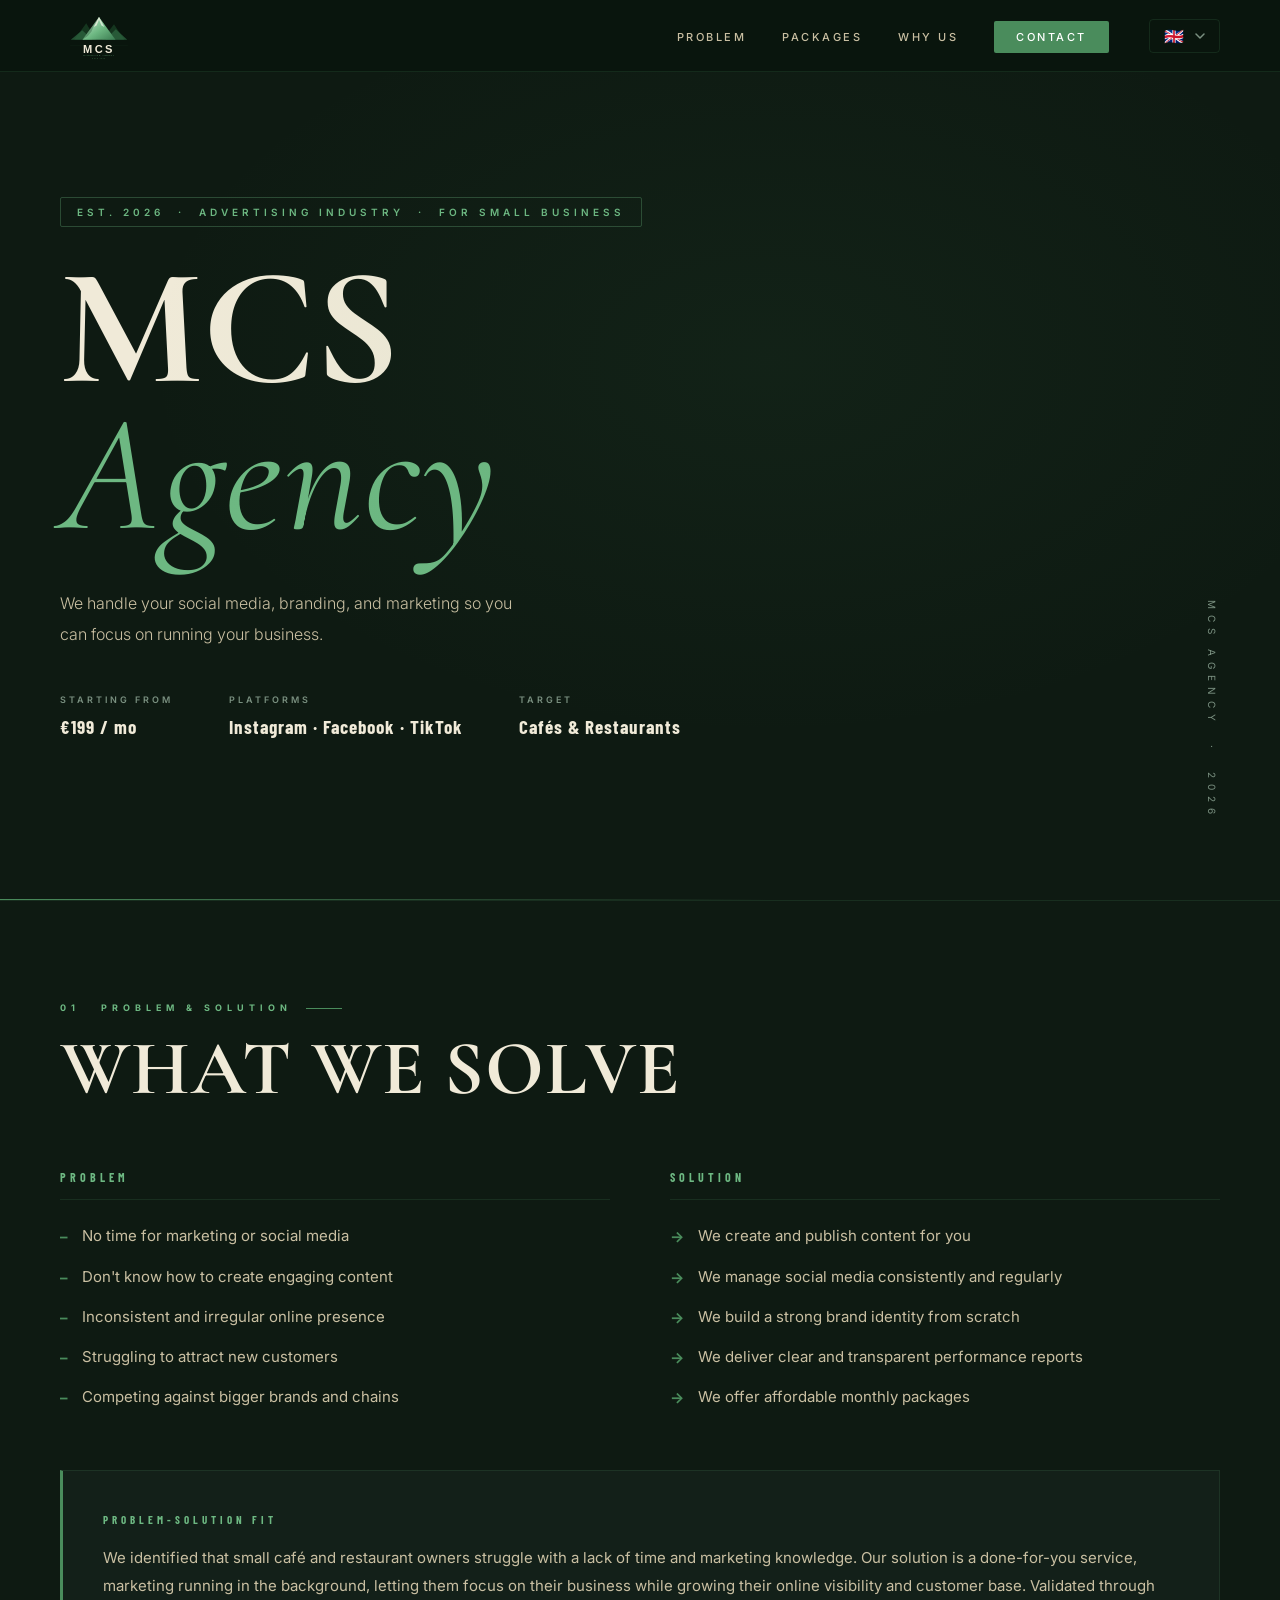
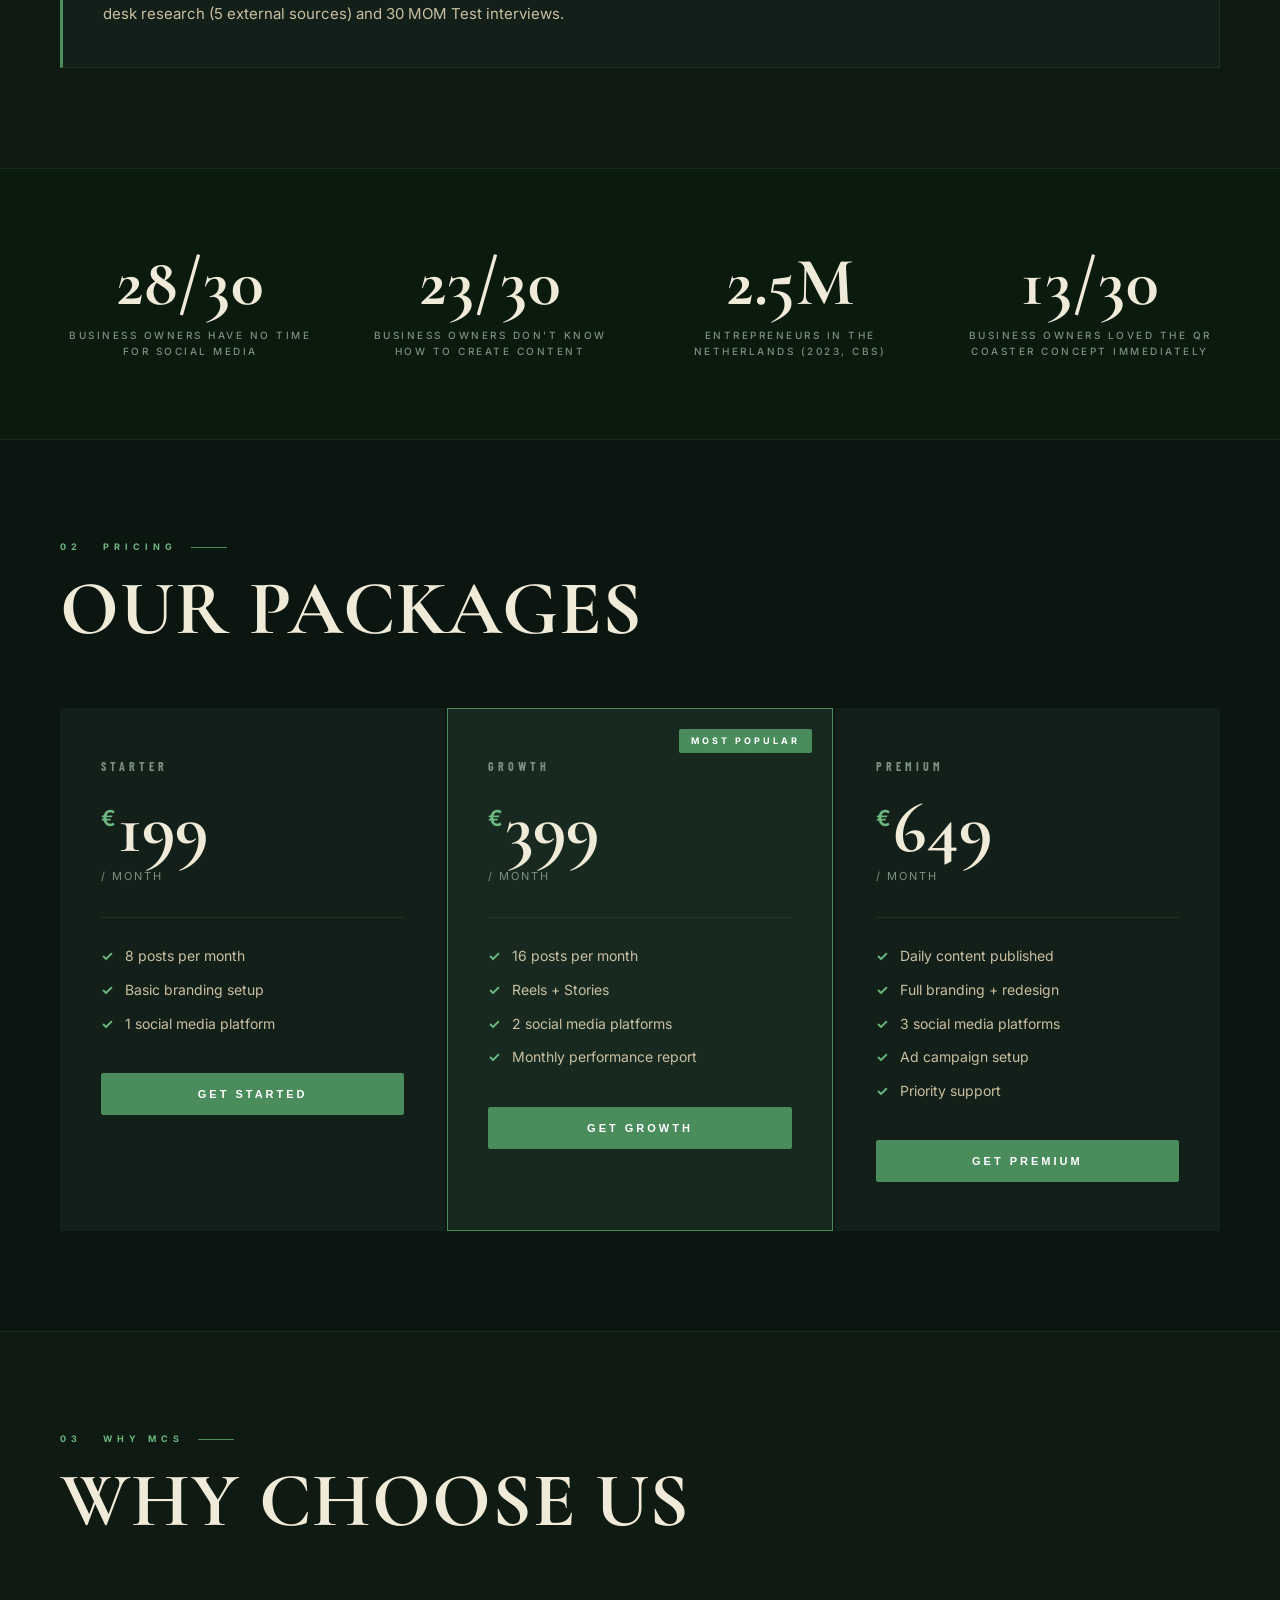
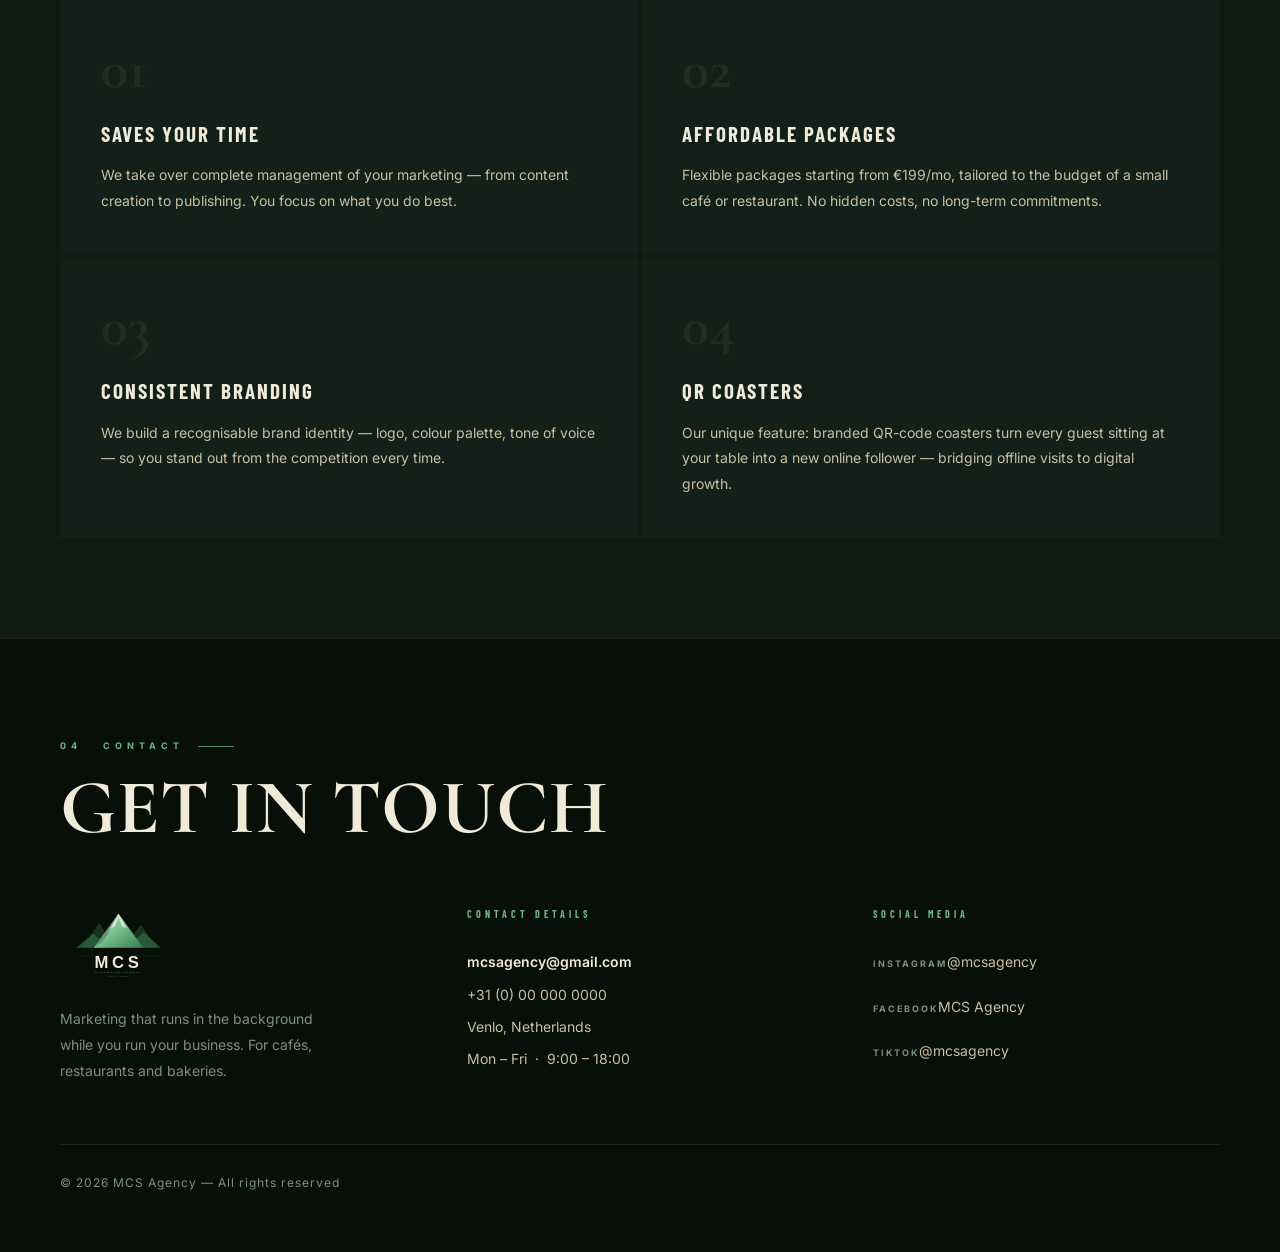
==== commit e4ffe0a3: "Add files via upload" ====
--- a/index.html
+++ b/index.html
@@ -147,7 +147,18 @@
       color: #7a9080;
     }
   </style>
+<script data-cfasync="false" type="text/javascript" src="https://choices.consentframework.com/js/pa/53957/c/NG3Rg/stub?source=google-tag"></script>
+<script data-cfasync="false" type="text/javascript" src="https://choices.consentframework.com/js/pa/53957/c/NG3Rg/cmp?source=google-tag" async></script>
 </head>
+<!-- Google tag (gtag.js) -->
+<script async src="https://www.googletagmanager.com/gtag/js?id=G-G6LE26JRQC"></script>
+<script>
+  window.dataLayer = window.dataLayer || [];
+  function gtag(){dataLayer.push(arguments);}
+  gtag('js', new Date());
+
+  gtag('config', 'G-G6LE26JRQC');
+</script>
 <body>
 
   <!-- ===== MODAL ===== -->
@@ -237,7 +248,7 @@
       <span class="agency">Agency</span>
     </h1>
     <p class="hero-subtitle" data-i18n="hero_subtitle">
-      We handle your social media, branding, and marketing —
+      We handle your social media, branding, and marketing
       so you can focus on running your business.
     </p>
     <div class="hero-meta">
@@ -286,7 +297,7 @@
     </div>
     <div class="fit-box fade-up">
       <h3 data-i18n="fit_h3">Problem-Solution Fit</h3>
-      <p data-i18n="fit_p">We identified that small café and restaurant owners struggle with a lack of time and marketing knowledge. Our solution is a done-for-you service — marketing running in the background, letting them focus on their business while growing their online visibility and customer base. Validated through desk research (5 external sources) and 30 MOM Test interviews.</p>
+      <p data-i18n="fit_p">We identified that small café and restaurant owners struggle with a lack of time and marketing knowledge. Our solution is a done-for-you service, marketing running in the background, letting them focus on their business while growing their online visibility and customer base. Validated through desk research (5 external sources) and 30 MOM Test interviews.</p>
     </div>
   </section>
 
@@ -295,19 +306,19 @@
     <div class="stats-grid">
       <div class="fade-up">
         <div class="stat-number">28/30</div>
-        <div class="stat-label" data-i18n="stat_1">owners have no time for social media</div>
+        <div class="stat-label" data-i18n="stat_1">Business owners have no time for social media</div>
       </div>
       <div class="fade-up">
         <div class="stat-number">23/30</div>
-        <div class="stat-label" data-i18n="stat_2">don't know how to create content</div>
+        <div class="stat-label" data-i18n="stat_2">Business owners don't know how to create content</div>
       </div>
       <div class="fade-up">
         <div class="stat-number">2.5M</div>
-        <div class="stat-label" data-i18n="stat_3">entrepreneurs in the Netherlands (2023, CBS)</div>
+        <div class="stat-label" data-i18n="stat_3">Entrepreneurs in the Netherlands (2023, CBS)</div>
       </div>
       <div class="fade-up">
         <div class="stat-number">13/30</div>
-        <div class="stat-label" data-i18n="stat_4">loved the QR coaster concept immediately</div>
+        <div class="stat-label" data-i18n="stat_4">Business owners loved the QR coaster concept immediately</div>
       </div>
     </div>
   </section>
@@ -400,7 +411,7 @@
         </div>
         <div class="contact-col">
           <h4 data-i18n="contact_details_h">Contact Details</h4>
-          <a href="mailto:marcelhec0@gmail.com" class="highlight">marcelhec0@gmail.com</a>
+          <a href="mailto:mcsagency@gmail.com" class="highlight">mcsagency@gmail.com</a>
           <a href="tel:+31000000000">+31 (0) 00 000 0000</a>
           <p>Venlo, Netherlands</p>
           <p data-i18n="contact_hours">Mon – Fri &nbsp;·&nbsp; 9:00 – 18:00</p>
@@ -416,12 +427,7 @@
       </div>
       <div class="footer-bottom">
         <p data-i18n="footer_copy">© 2026 MCS Agency — All rights reserved</p>
-        <div class="sdg">
-          <span class="sdg-tag">SDG 8 — Decent Work & Growth</span>
-          <span class="sdg-tag">SDG 9 — Innovation</span>
-          <span class="sdg-tag">SDG 11 — Sustainable Communities</span>
-        </div>
-      </div>
+              </div>
     </section>
   </footer>
 
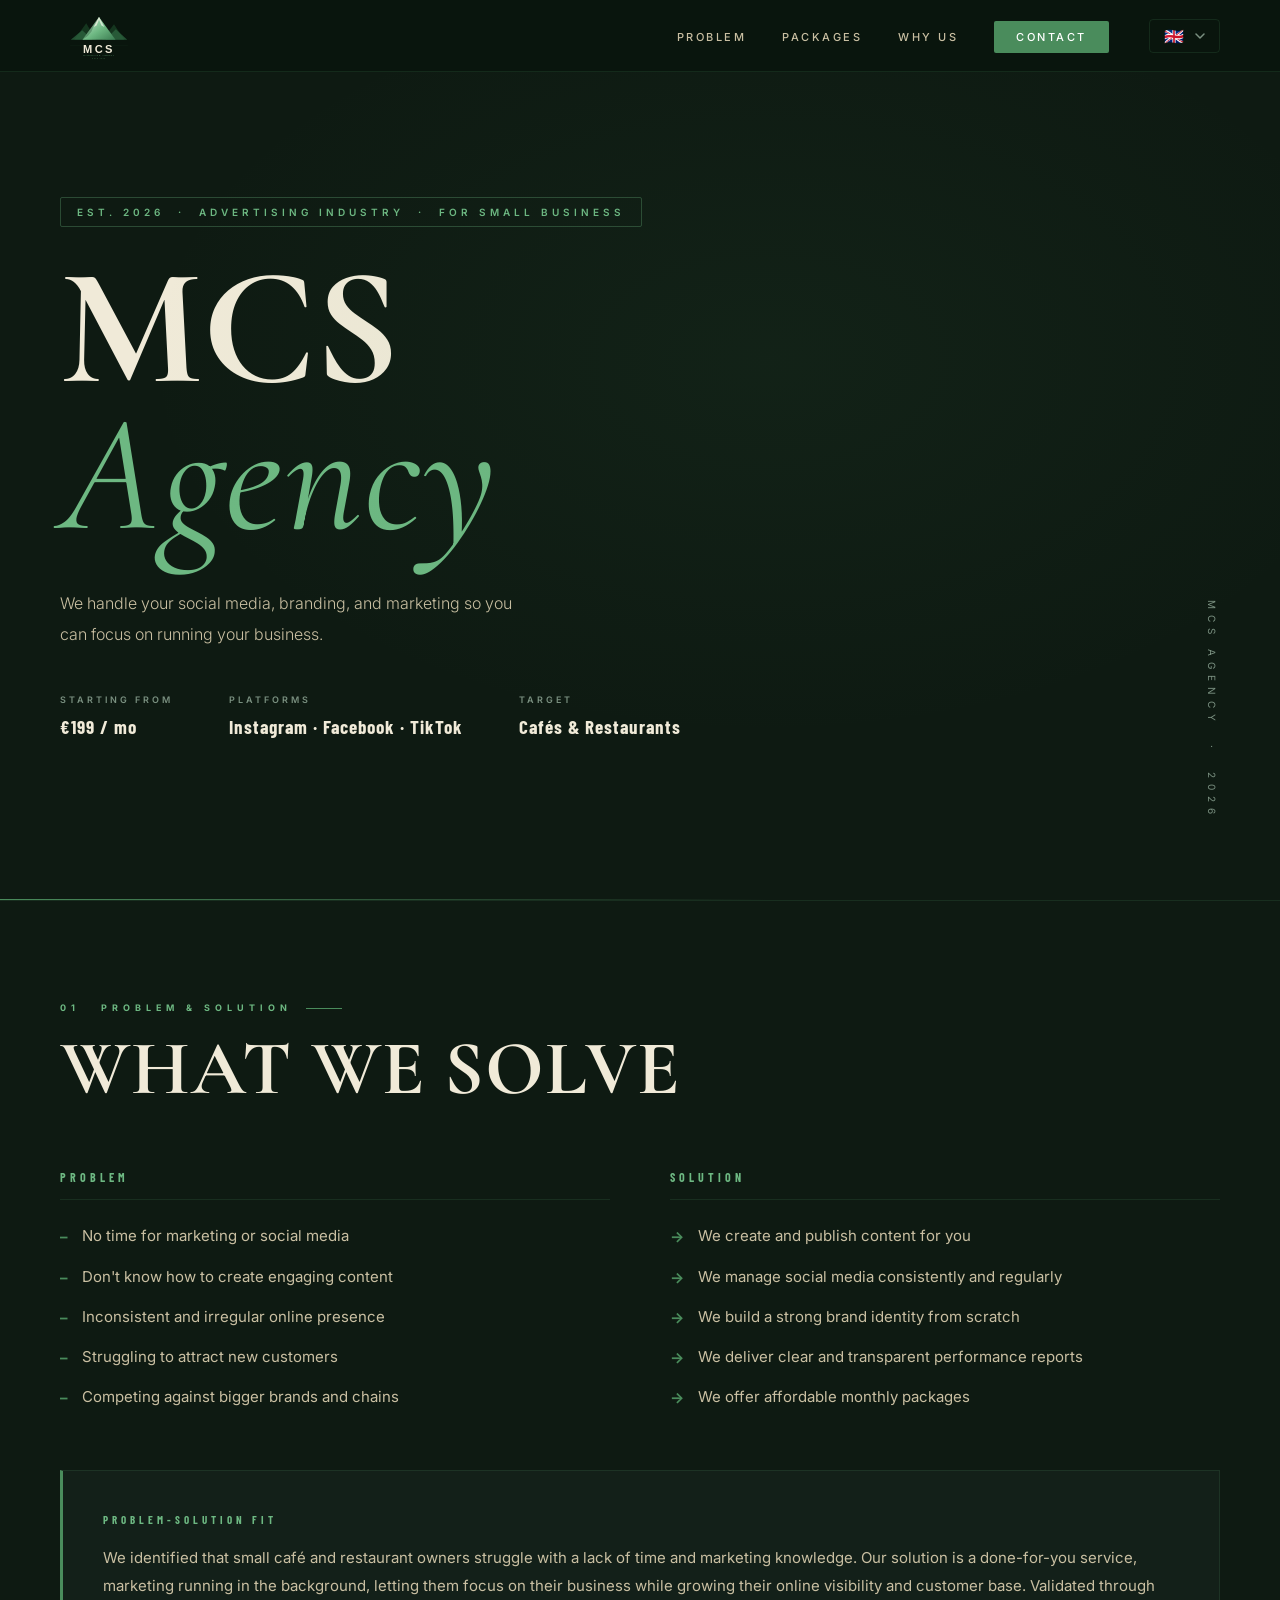
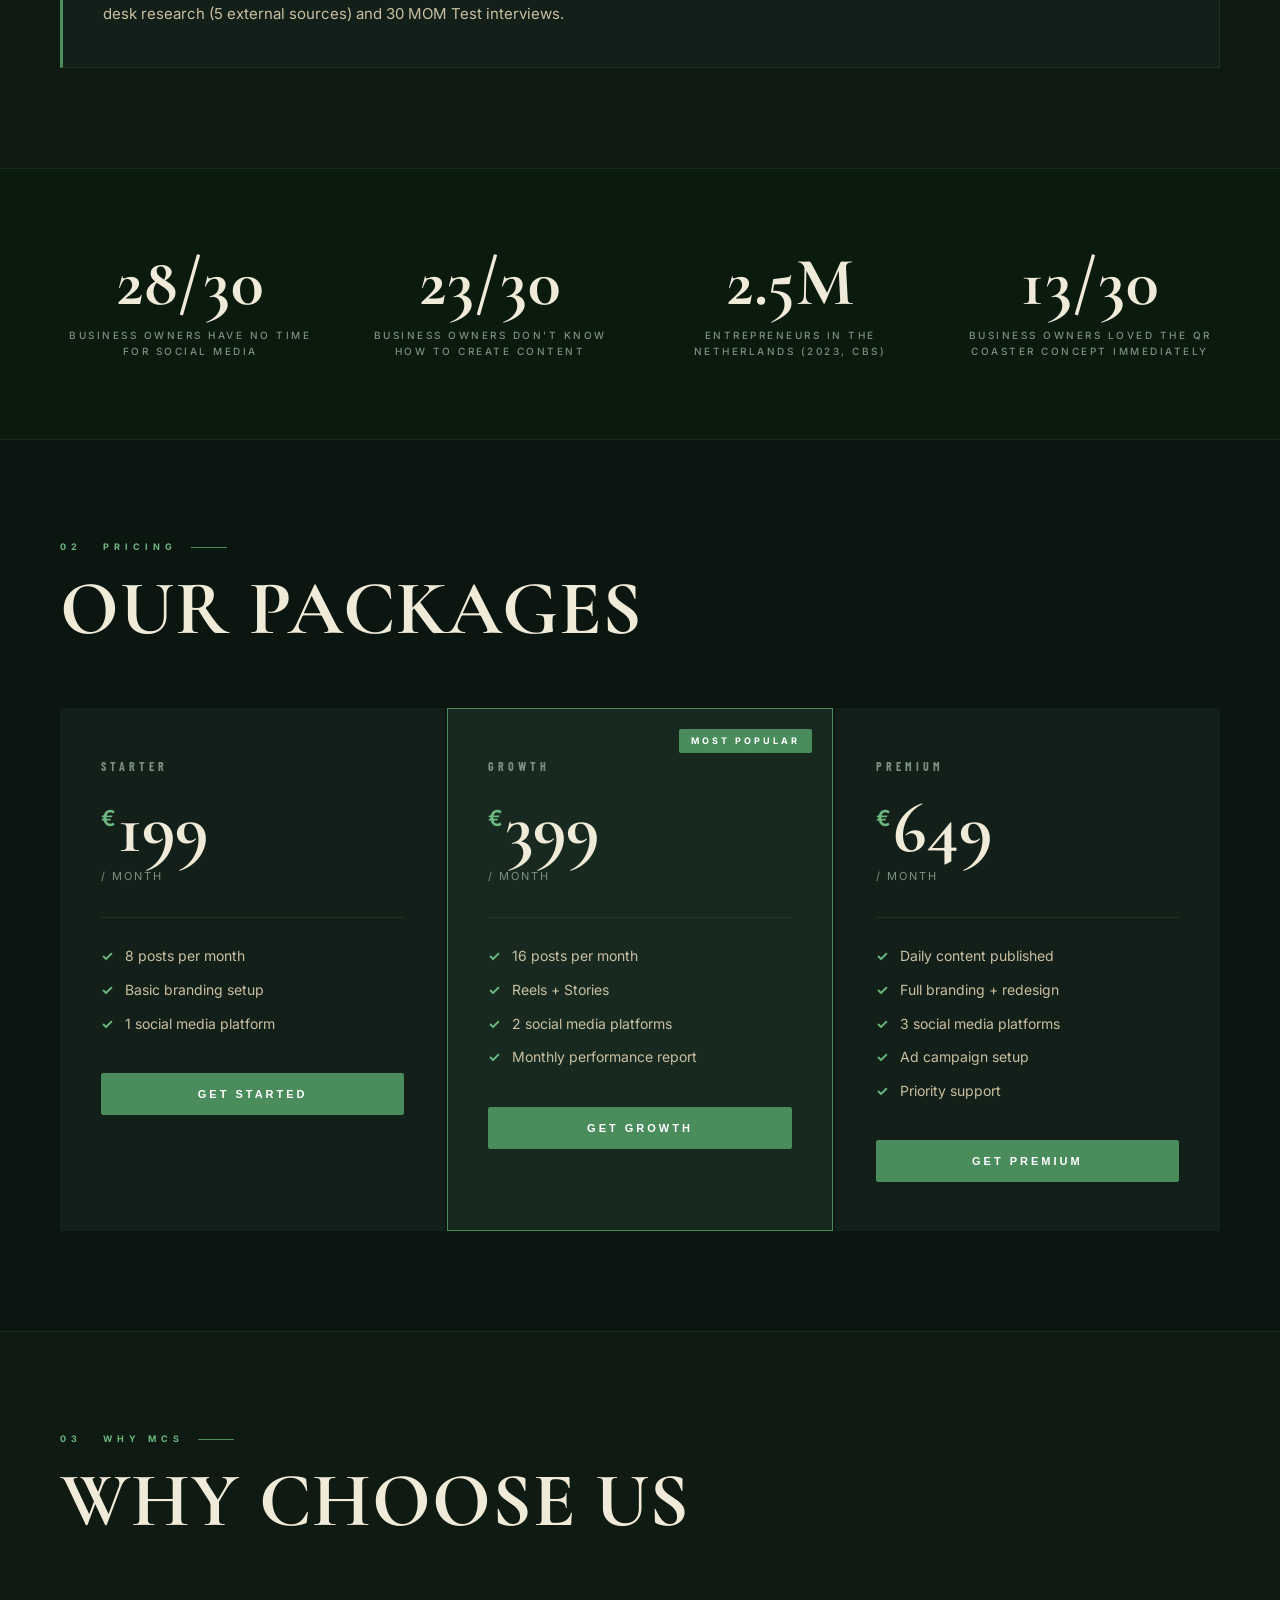
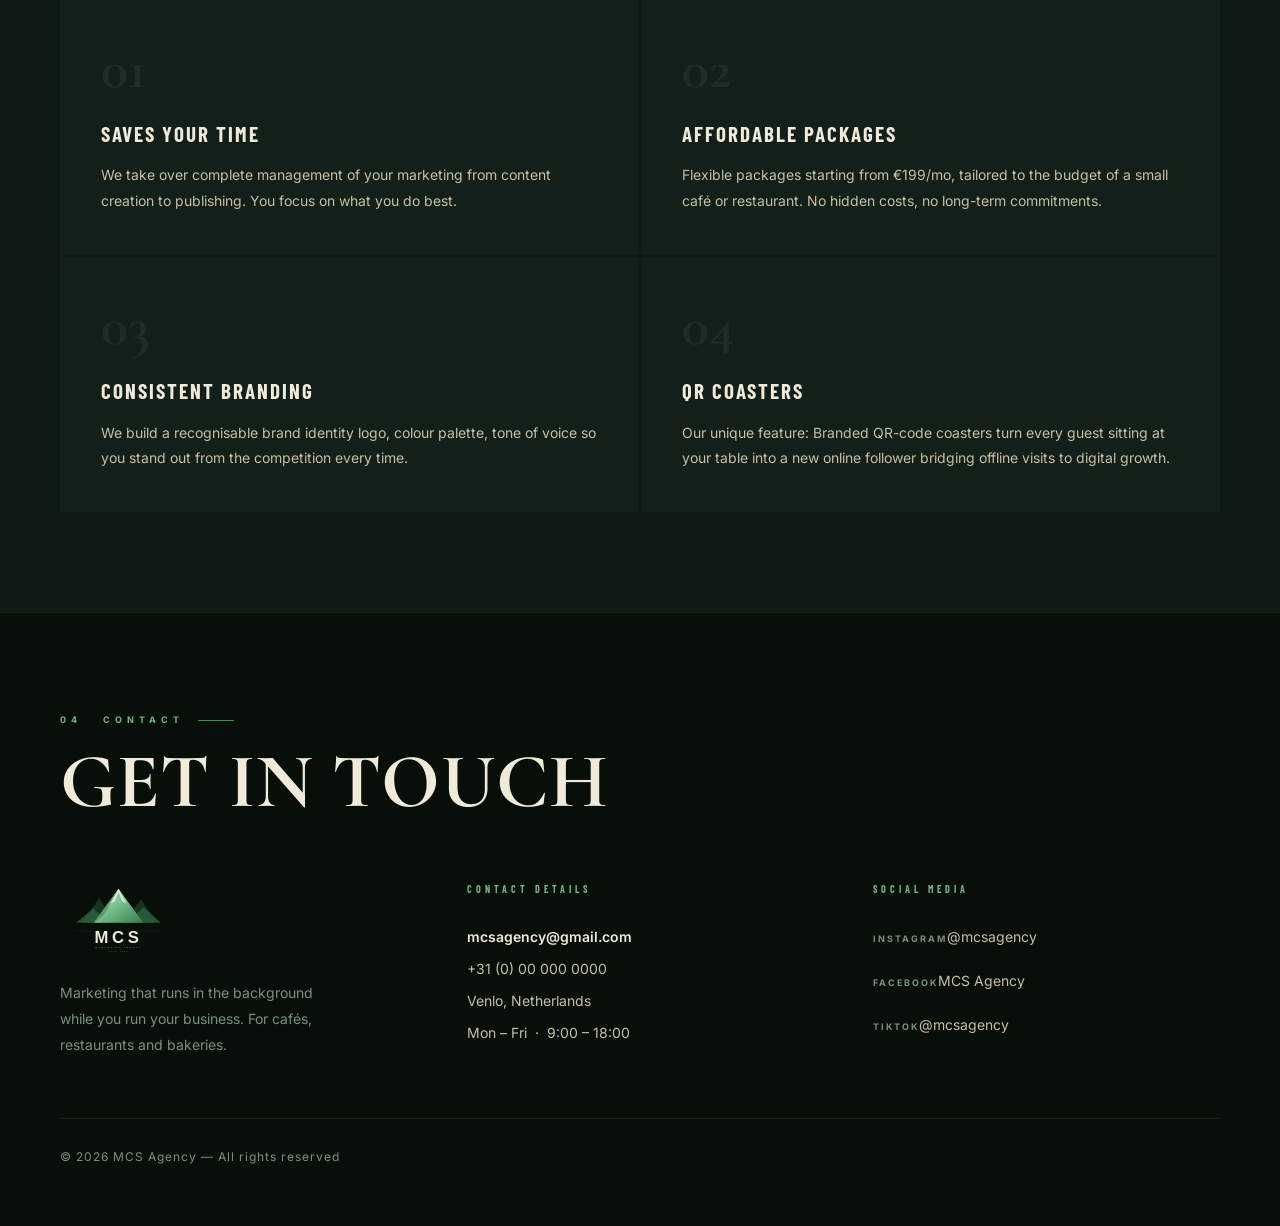
==== commit fe2085ae: "Add files via upload" ====
--- a/index.html
+++ b/index.html
@@ -379,7 +379,7 @@
       <div class="why-card fade-up">
         <div class="why-number">01</div>
         <h3 data-i18n="why1_h">Saves Your Time</h3>
-        <p data-i18n="why1_p">We take over complete management of your marketing — from content creation to publishing. You focus on what you do best.</p>
+        <p data-i18n="why1_p">We take over complete management of your marketing from content creation to publishing. You focus on what you do best.</p>
       </div>
       <div class="why-card fade-up">
         <div class="why-number">02</div>
@@ -389,12 +389,12 @@
       <div class="why-card fade-up">
         <div class="why-number">03</div>
         <h3 data-i18n="why3_h">Consistent Branding</h3>
-        <p data-i18n="why3_p">We build a recognisable brand identity — logo, colour palette, tone of voice — so you stand out from the competition every time.</p>
+        <p data-i18n="why3_p">We build a recognisable brand identity logo, colour palette, tone of voice so you stand out from the competition every time.</p>
       </div>
       <div class="why-card fade-up">
         <div class="why-number">04</div>
         <h3 data-i18n="why4_h">QR Coasters</h3>
-        <p data-i18n="why4_p">Our unique feature: branded QR-code coasters turn every guest sitting at your table into a new online follower — bridging offline visits to digital growth.</p>
+        <p data-i18n="why4_p">Our unique feature: Branded QR-code coasters turn every guest sitting at your table into a new online follower bridging offline visits to digital growth.</p>
       </div>
     </div>
   </section>
